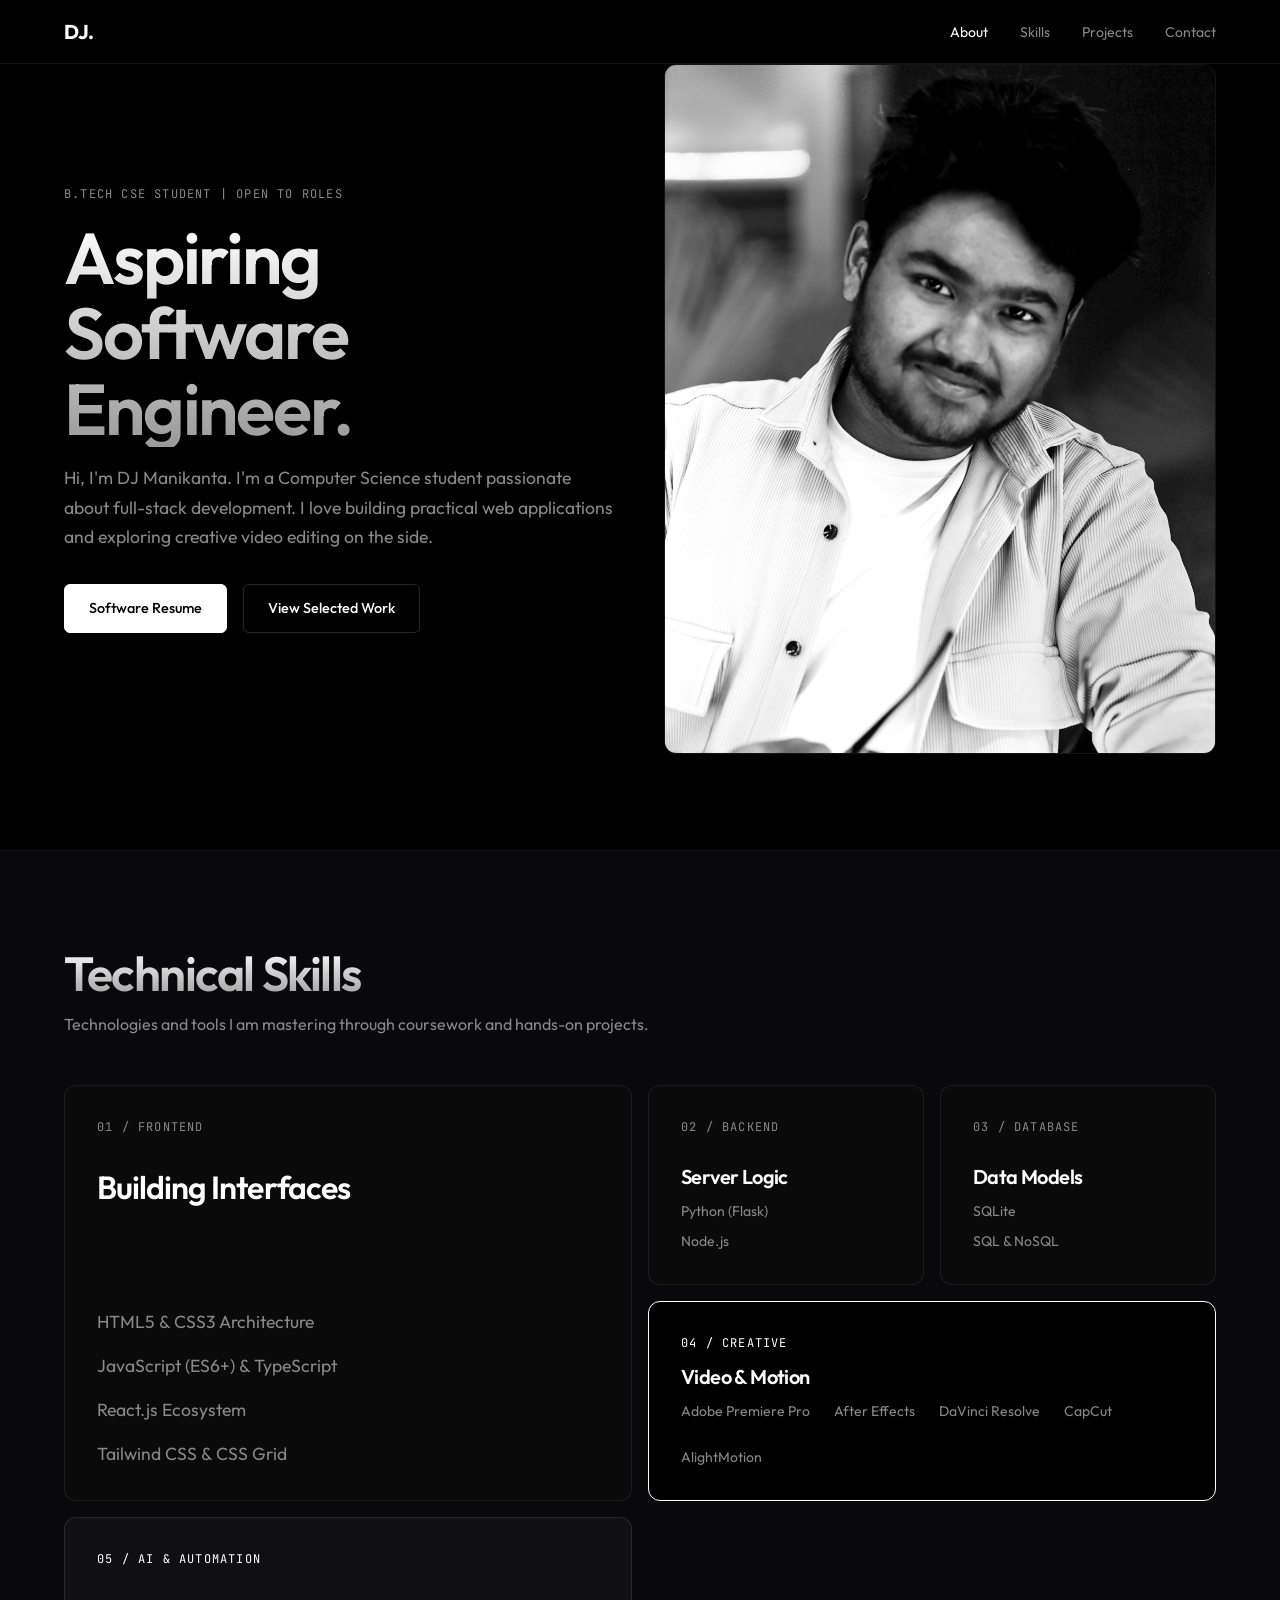
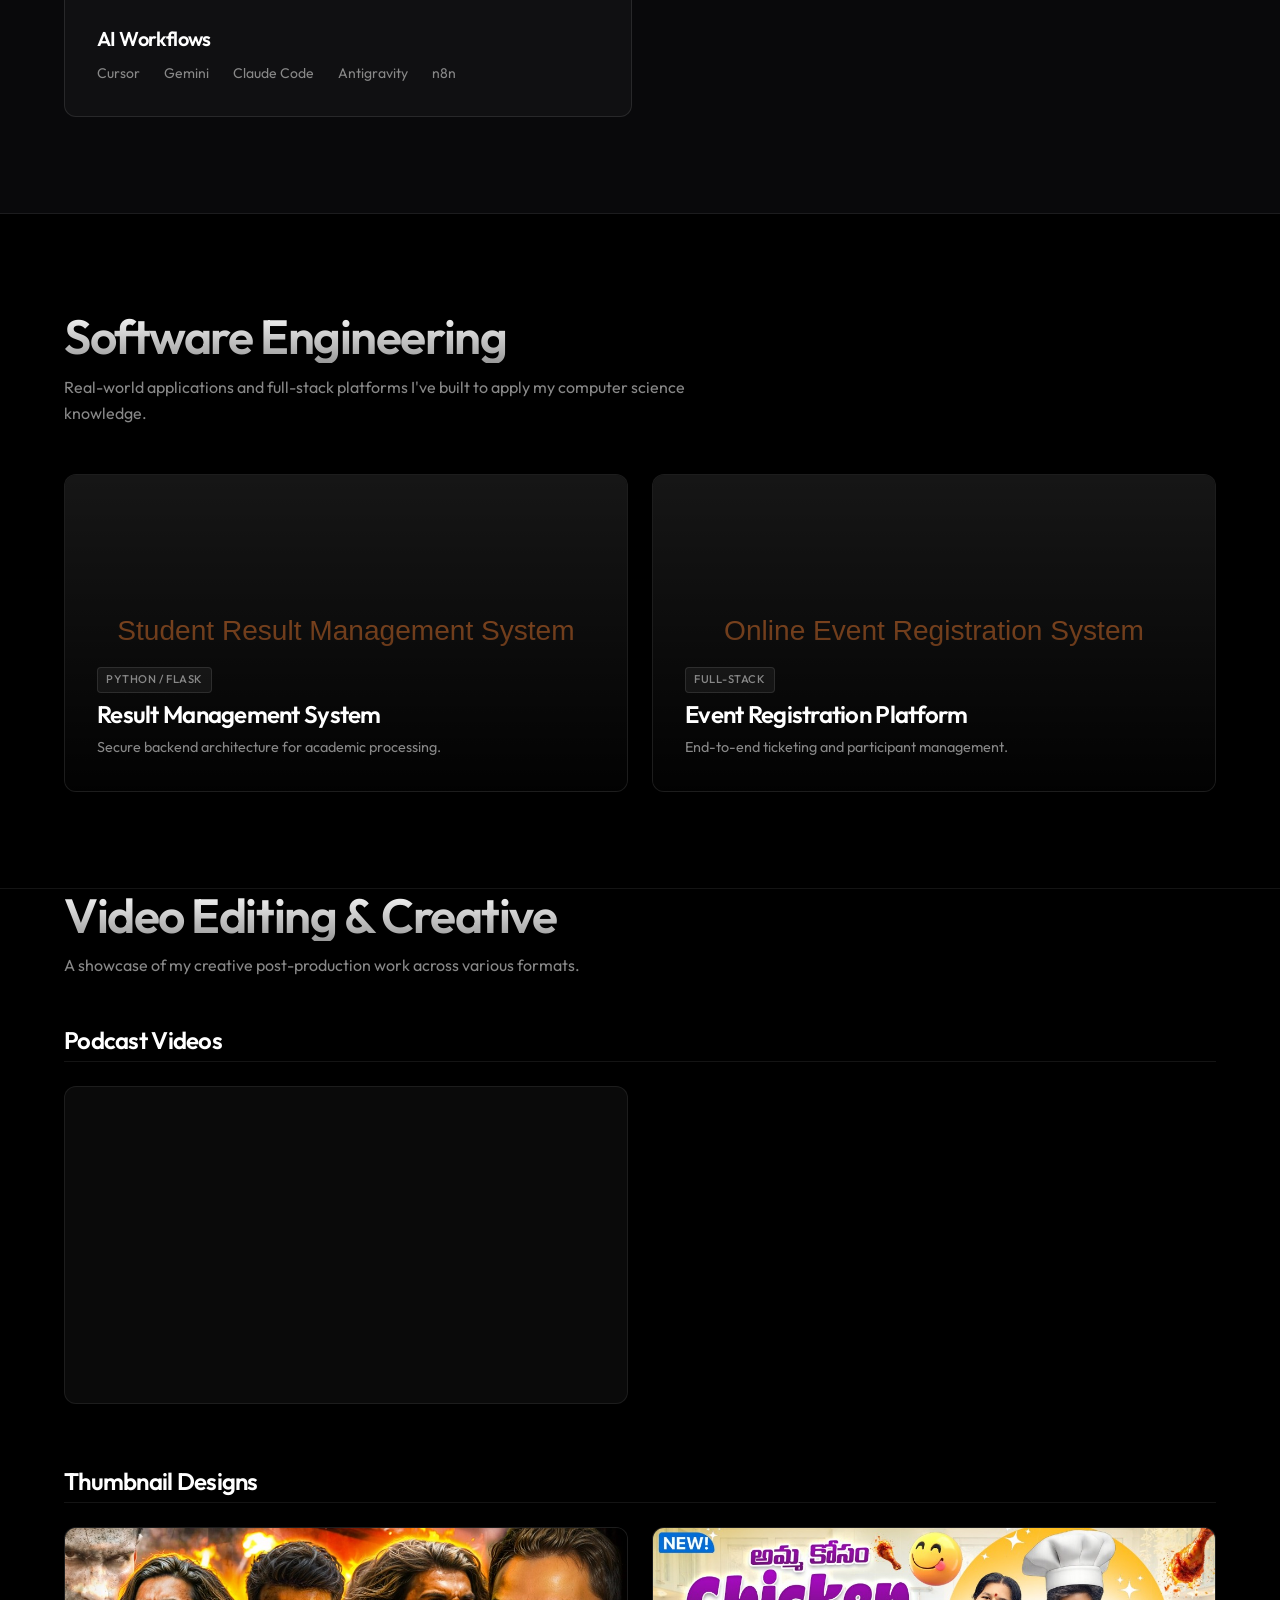
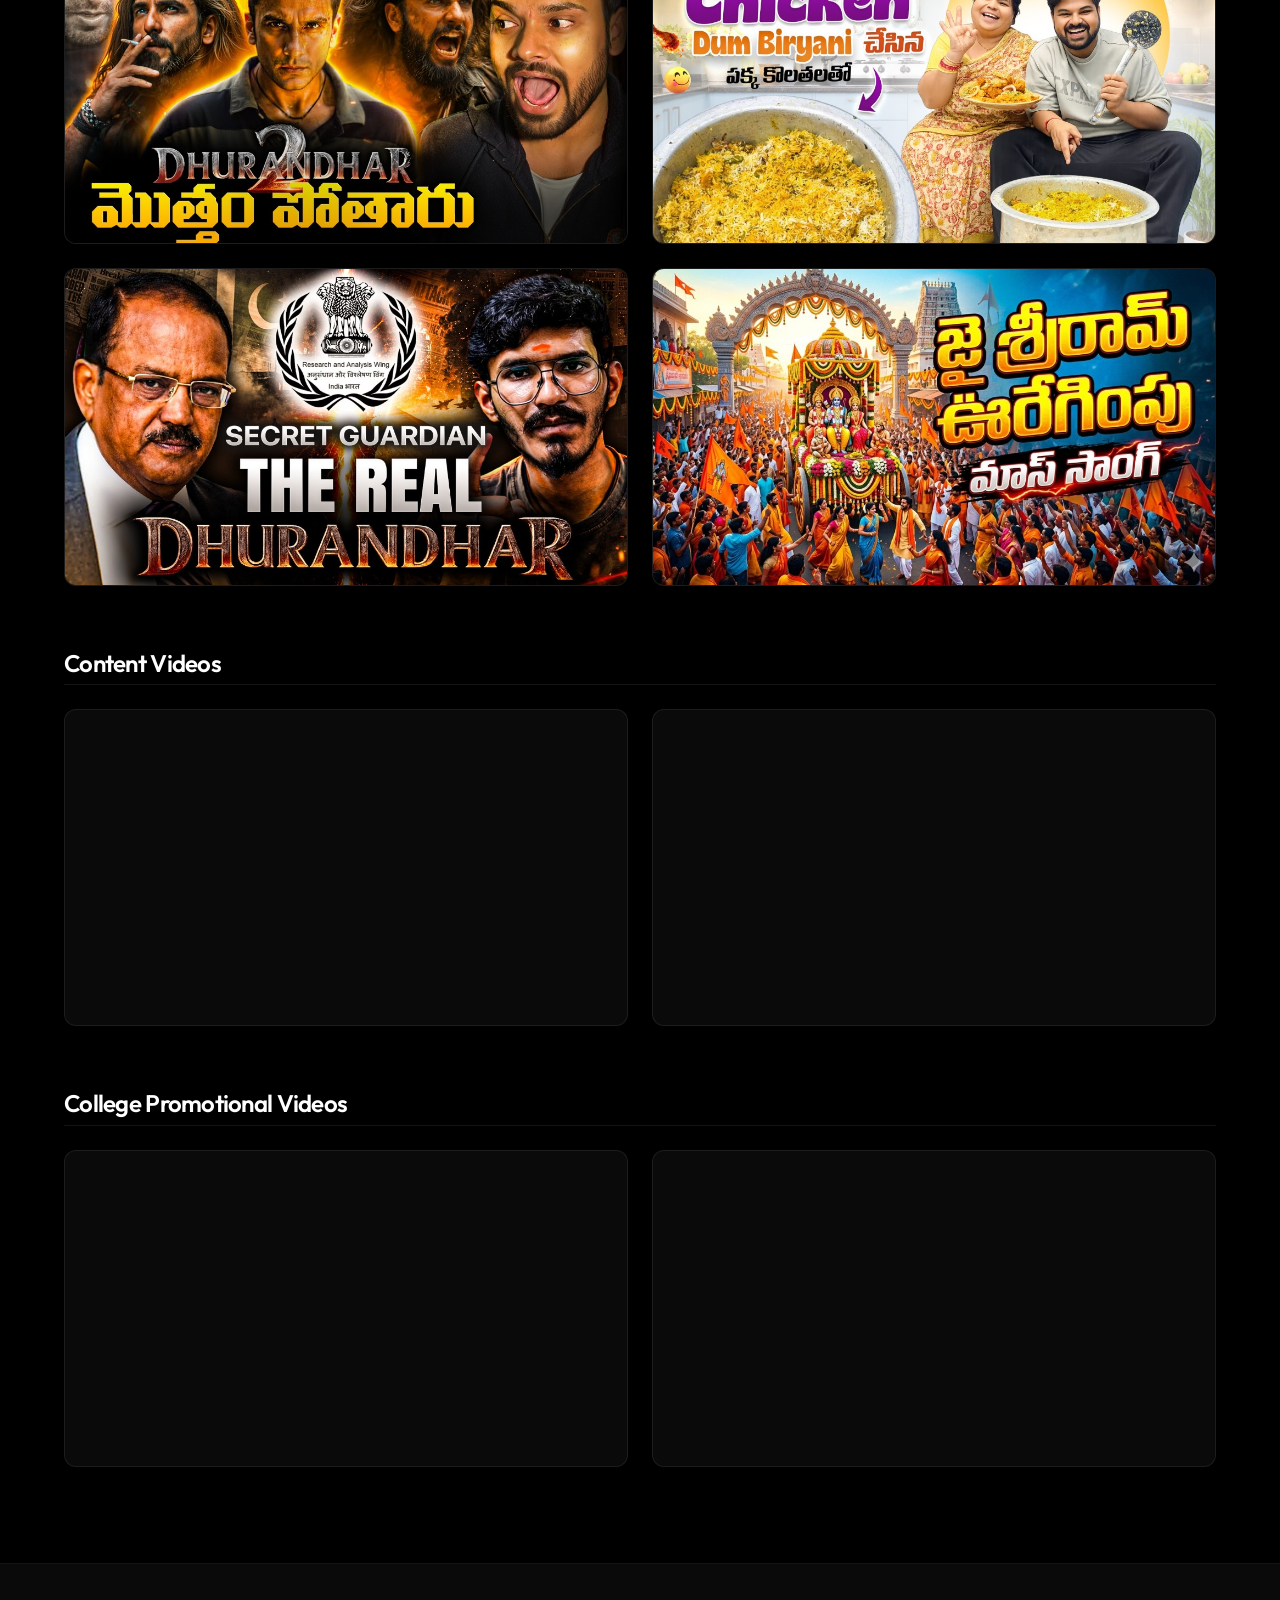
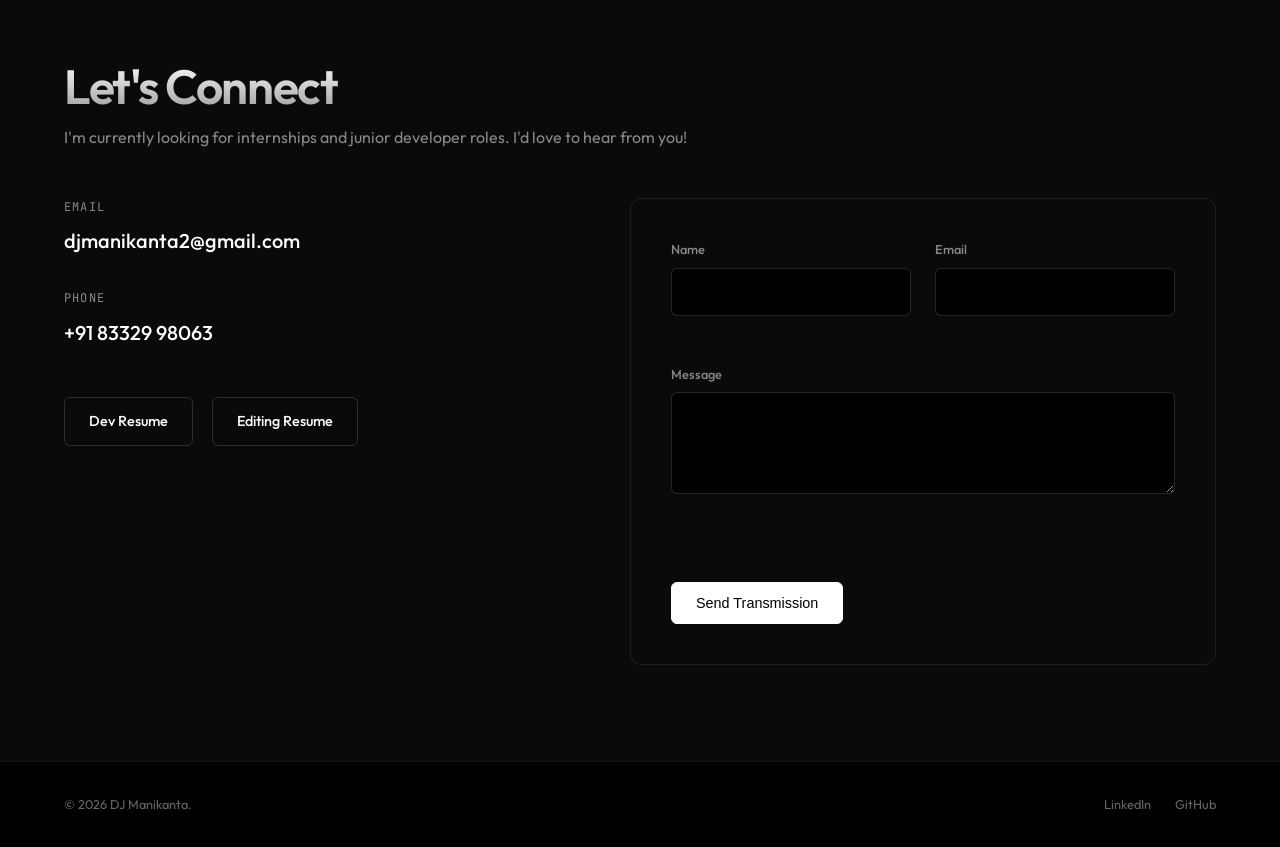
==== PORTFOLIO/index.html @ 78327bbd "feat: add AI and Automation tools to skills section" ====
<!DOCTYPE html>
<html lang="en">
<head>
    <meta charset="UTF-8">
    <meta name="viewport" content="width=device-width, initial-scale=1.0">
    <title>DJ MANIKANTA — B.Tech CSE Student & Software Developer</title>
    
    <!-- Primary Meta Tags -->
    <meta name="title" content="DJ Manikanta — B.Tech CSE Student & Software Developer">
    <meta name="description" content="Portfolio of DJ Manikanta, a Computer Science student passionate about full-stack development, Python, Flask, and creative video editing.">
    <meta name="keywords" content="DJ Manikanta, Full-Stack Developer, Software Engineer, B.Tech CSE Student, Python, Flask, Web Development, Video Editing, Portfolio">
    <meta name="author" content="DJ Manikanta">
    <meta name="robots" content="index, follow">

    <!-- Open Graph / Facebook -->
    <meta property="og:type" content="website">
    <meta property="og:url" content="https://djmanikanta.com/">
    <meta property="og:title" content="DJ Manikanta — Software Developer">
    <meta property="og:description" content="Portfolio of DJ Manikanta, a Computer Science student passionate about full-stack web development and creative video editing.">
    <meta property="og:image" content="assets/images/project-student-result.svg">

    <!-- Twitter -->
    <meta property="twitter:card" content="summary_large_image">
    <meta property="twitter:url" content="https://djmanikanta.com/">
    <meta property="twitter:title" content="DJ Manikanta — Software Developer">
    <meta property="twitter:description" content="Portfolio of DJ Manikanta, a Computer Science student passionate about full-stack web development and creative video editing.">
    <meta property="twitter:image" content="assets/images/project-student-result.svg">

    <link rel="stylesheet" href="css/styles-v2.css">
</head>
<body>
    <!-- Navigation -->
    <nav class="nav">
        <div class="container">
            <div class="nav-logo">DJ.</div>
            <ul class="nav-links">
                <li><a href="#about" class="nav-link">About</a></li>
                <li><a href="#skills" class="nav-link">Skills</a></li>
                <li><a href="#software-work" class="nav-link">Projects</a></li>
                <li><a href="#contact" class="nav-link">Contact</a></li>
            </ul>
        </div>
    </nav>

    <!-- Hero Section (Split Asymmetric) -->
    <section class="hero" id="about">
        <div class="container">
            <div class="hero-content">
                <p class="mono" style="margin-bottom: 1rem;">B.Tech CSE Student | Open to Roles</p>
                <h1 class="hero-title text-gradient">Aspiring Software Engineer.</h1>
                <p class="hero-desc">Hi, I'm DJ Manikanta. I'm a Computer Science student passionate about full-stack development. I love building practical web applications and exploring creative video editing on the side.</p>
                <div class="hero-actions">
                    <a href="assets/Software_Resume.docx" class="btn btn-primary">Software Resume</a>
                    <a href="#software-work" class="btn btn-outline">View Selected Work</a>
                </div>
            </div>
            <div class="hero-visual">
                <!-- Using real profile image -->
                <img src="assets/images/profile.jpg" alt="DJ Manikanta">
            </div>
        </div>
    </section>

    <!-- Skills Section (Bento Grid) -->
    <section id="skills" style="background: #09090b;">
        <div class="container">
            <div class="section-header">
                <h2 class="section-title text-gradient">Technical Skills</h2>
                <p class="section-subtitle">Technologies and tools I am mastering through coursework and hands-on projects.</p>
            </div>
            
            <div class="bento-grid">
                <!-- Large Cell -->
                <div class="bento-cell span-2 span-row-2">
                    <div class="mono" style="margin-bottom: 2rem;">01 / Frontend</div>
                    <h3 class="bento-cell-title" style="font-size: 2rem;">Building Interfaces</h3>
                    <div class="bento-cell-list" style="font-size: 1.1rem; gap: 1rem; margin-top: auto;">
                        <span>HTML5 & CSS3 Architecture</span>
                        <span>JavaScript (ES6+) & TypeScript</span>
                        <span>React.js Ecosystem</span>
                        <span>Tailwind CSS & CSS Grid</span>
                    </div>
                </div>

                <!-- Standard Cell -->
                <div class="bento-cell">
                    <div class="mono" style="margin-bottom: auto;">02 / Backend</div>
                    <h3 class="bento-cell-title">Server Logic</h3>
                    <div class="bento-cell-list">
                        <span>Python (Flask)</span>
                        <span>Node.js</span>
                    </div>
                </div>

                <!-- Standard Cell -->
                <div class="bento-cell">
                    <div class="mono" style="margin-bottom: auto;">03 / Database</div>
                    <h3 class="bento-cell-title">Data Models</h3>
                    <div class="bento-cell-list">
                        <span>SQLite</span>
                        <span>SQL & NoSQL</span>
                    </div>
                </div>

                <!-- Wide Cell -->
                <div class="bento-cell span-2" style="background: var(--bg-base); border-color: var(--accent);">
                    <div class="mono" style="margin-bottom: auto; color: var(--accent);">04 / Creative</div>
                    <h3 class="bento-cell-title">Video & Motion</h3>
                    <div class="bento-cell-list" style="flex-direction: row; flex-wrap: wrap; gap: 1.5rem;">
                        <span>Adobe Premiere Pro</span>
                        <span>After Effects</span>
                        <span>DaVinci Resolve</span>
                        <span>CapCut</span>
                        <span>AlightMotion</span>
                    </div>
                </div>

                <!-- AI & Automation Cell -->
                <div class="bento-cell span-2" style="background: rgba(255,255,255,0.03); border-color: rgba(255,255,255,0.1);">
                    <div class="mono" style="margin-bottom: auto; color: var(--accent);">05 / AI & Automation</div>
                    <h3 class="bento-cell-title">AI Workflows</h3>
                    <div class="bento-cell-list" style="flex-direction: row; flex-wrap: wrap; gap: 1.5rem;">
                        <span>Cursor</span>
                        <span>Gemini</span>
                        <span>Claude Code</span>
                        <span>Antigravity</span>
                        <span>n8n</span>
                    </div>
                </div>
            </div>
        </div>
    </section>

    <!-- Software Projects Section -->
    <section id="software-work">
        <div class="container">
            <div class="section-header">
                <h2 class="section-title text-gradient">Software Engineering</h2>
                <p class="section-subtitle">Real-world applications and full-stack platforms I've built to apply my computer science knowledge.</p>
            </div>
            
            <div class="projects-grid">
                <!-- Project 1 -->
                <div class="project-card" data-project="student-result">
                    <img src="assets/images/project-student-result.svg" alt="Student Result" class="project-img">
                    <div class="project-overlay">
                        <span class="project-tag">Python / Flask</span>
                        <h3 style="font-size: 1.5rem; margin-bottom: 0.5rem;">Result Management System</h3>
                        <p style="color: var(--text-secondary); font-size: 0.9rem;">Secure backend architecture for academic processing.</p>
                    </div>
                </div>
                <!-- Project 2 -->
                <div class="project-card" data-project="event-registration">
                    <img src="assets/images/project-event-registration.svg" alt="Event System" class="project-img">
                    <div class="project-overlay">
                        <span class="project-tag">Full-Stack</span>
                        <h3 style="font-size: 1.5rem; margin-bottom: 0.5rem;">Event Registration Platform</h3>
                        <p style="color: var(--text-secondary); font-size: 0.9rem;">End-to-end ticketing and participant management.</p>
                    </div>
                </div>
            </div>
        </div>
    </section>

    <!-- Video Editing Section -->
    <section id="video-work" style="padding-top: 0;">
        <div class="container">
            <div class="section-header">
                <h2 class="section-title text-gradient">Video Editing & Creative</h2>
                <p class="section-subtitle">A showcase of my creative post-production work across various formats.</p>
            </div>
            
            <!-- Podcast Videos -->
            <div style="margin-bottom: 4rem;">
                <h3 style="font-size: 1.5rem; margin-bottom: 1.5rem; border-bottom: 1px solid var(--border-subtle); padding-bottom: 0.5rem; color: var(--text-primary);">Podcast Videos</h3>
                <div class="projects-grid">
                    <div class="project-card" style="aspect-ratio: 16/9; background: var(--bg-surface); border: 1px solid var(--border-subtle);">
                        <iframe src="https://drive.google.com/file/d/1lKqNSpTpzo5msxOUiqSID8iykHJF6Ahl/preview" allow="autoplay" loading="lazy" title="Podcast Video" style="width: 100%; height: 100%; border: none;"></iframe>
                    </div>
                </div>
            </div>

            <!-- Thumbnail Designs -->
            <div style="margin-bottom: 4rem;">
                <h3 style="font-size: 1.5rem; margin-bottom: 1.5rem; border-bottom: 1px solid var(--border-subtle); padding-bottom: 0.5rem; color: var(--text-primary);">Thumbnail Designs</h3>
                <div class="projects-grid">
                    <div class="project-card" style="aspect-ratio: 16/9; background: var(--bg-surface); border: 1px solid var(--border-subtle);">
                        <img src="assets/images/thumbnail-1.jpg" alt="Thumbnail Design 1" style="width: 100%; height: 100%; object-fit: cover;">
                    </div>
                    <div class="project-card" style="aspect-ratio: 16/9; background: var(--bg-surface); border: 1px solid var(--border-subtle);">
                        <img src="assets/images/thumbnail-2.jpg" alt="Thumbnail Design 2" style="width: 100%; height: 100%; object-fit: cover;">
                    </div>
                    <div class="project-card" style="aspect-ratio: 16/9; background: var(--bg-surface); border: 1px solid var(--border-subtle);">
                        <img src="assets/images/thumbnail-3.jpg" alt="Thumbnail Design 3" style="width: 100%; height: 100%; object-fit: cover;">
                    </div>
                    <div class="project-card" style="aspect-ratio: 16/9; background: var(--bg-surface); border: 1px solid var(--border-subtle);">
                        <img src="assets/images/thumbnail-4.jpg" alt="Thumbnail Design 4" style="width: 100%; height: 100%; object-fit: cover;">
                    </div>
                </div>
            </div>

            <!-- Content Videos -->
            <div style="margin-bottom: 4rem;">
                <h3 style="font-size: 1.5rem; margin-bottom: 1.5rem; border-bottom: 1px solid var(--border-subtle); padding-bottom: 0.5rem; color: var(--text-primary);">Content Videos</h3>
                <div class="projects-grid">
                    <div class="project-card" style="aspect-ratio: 16/9; background: var(--bg-surface); border: 1px solid var(--border-subtle);">
                        <iframe src="https://drive.google.com/file/d/1EKSSeQxWFa9FplaOM9yJ2_CA0nWGQuwS/preview" allow="autoplay" loading="lazy" title="Content Video 1" style="width: 100%; height: 100%; border: none;"></iframe>
                    </div>
                    <div class="project-card" style="aspect-ratio: 16/9; background: var(--bg-surface); border: 1px solid var(--border-subtle);">
                        <iframe src="https://drive.google.com/file/d/1tqptWrOn8yK0BHtll-b_LBahZoB4gSMC/preview" allow="autoplay" loading="lazy" title="Content Video 2" style="width: 100%; height: 100%; border: none;"></iframe>
                    </div>
                </div>
            </div>

            <!-- College Promotional Videos -->
            <div>
                <h3 style="font-size: 1.5rem; margin-bottom: 1.5rem; border-bottom: 1px solid var(--border-subtle); padding-bottom: 0.5rem; color: var(--text-primary);">College Promotional Videos</h3>
                <div class="projects-grid">
                    <div class="project-card" style="aspect-ratio: 16/9; background: var(--bg-surface); border: 1px solid var(--border-subtle);">
                        <iframe src="https://drive.google.com/file/d/1PbG_6zHveu7rEGHPqmPtmMB2ZbXcK59V/preview" allow="autoplay" loading="lazy" title="College Promotional Video 1" style="width: 100%; height: 100%; border: none;"></iframe>
                    </div>
                    <div class="project-card" style="aspect-ratio: 16/9; background: var(--bg-surface); border: 1px solid var(--border-subtle);">
                        <iframe src="https://drive.google.com/file/d/1XgvkOjZ_V_VBqLgmcsbHSGZuZdw_wQbe/preview" allow="autoplay" loading="lazy" title="College Promotional Video 2" style="width: 100%; height: 100%; border: none;"></iframe>
                    </div>
                </div>
            </div>
        </div>
    </section>

    <!-- Contact Section -->
    <section id="contact" style="background: var(--bg-surface);">
        <div class="container">
            <div class="section-header">
                <h2 class="section-title text-gradient">Let's Connect</h2>
                <p class="section-subtitle">I'm currently looking for internships and junior developer roles. I'd love to hear from you!</p>
            </div>
            
            <div class="contact-grid">
                <div>
                    <div class="contact-info-block">
                        <div class="mono" style="margin-bottom: 0.5rem;">Email</div>
                        <div class="contact-info-title">djmanikanta2@gmail.com</div>
                    </div>
                    <div class="contact-info-block">
                        <div class="mono" style="margin-bottom: 0.5rem;">Phone</div>
                        <div class="contact-info-title">+91 83329 98063</div>
                    </div>
                    <div class="contact-info-block" style="margin-top: 3rem;">
                        <a href="assets/Software_Resume.docx" class="btn btn-outline" style="margin-right: 1rem;">Dev Resume</a>
                        <a href="assets/Editing_Resume.docx" class="btn btn-outline">Editing Resume</a>
                    </div>
                </div>
                
                <div>
                    <!-- Form connects to the Flask API via js/main.js -->
                    <form class="contact-form" id="contact-form">
                        <div style="display: grid; grid-template-columns: 1fr 1fr; gap: 1.5rem;">
                            <div class="form-group">
                                <label class="form-label" for="name">Name</label>
                                <input class="form-input" id="name" name="name" type="text" required>
                            </div>
                            <div class="form-group">
                                <label class="form-label" for="email">Email</label>
                                <input class="form-input" id="email" name="email" type="email" required>
                            </div>
                        </div>
                        <div class="form-group" style="margin-top: 1.5rem;">
                            <label class="form-label" for="message">Message</label>
                            <textarea class="form-textarea" id="message" name="message" rows="4" required></textarea>
                        </div>
                        
                        <div id="form-messages" style="margin-top: 1rem;"></div>

                        <button class="btn btn-primary" type="submit" style="margin-top: 1.5rem; width: fit-content;">Send Transmission</button>
                    </form>
                </div>
            </div>
        </div>
    </section>

    <footer class="footer">
        <div class="container">
            <div>© 2026 DJ Manikanta.</div>
            <div style="display: flex; gap: 1.5rem;">
                <a href="https://linkedin.com/in/dj-manikanta-2723a1325" target="_blank">LinkedIn</a>
                <a href="https://github.com/djmanikanta2007" target="_blank">GitHub</a>
            </div>
        </div>
    </footer>

    <!-- Modal Backdrop -->
    <div class="modal-backdrop">
        <div class="modal-content">
            <button class="modal-close">✕</button>
            <img class="modal-image" src="" alt="Project Image">
            <div class="modal-category mono" style="margin-bottom: 0.5rem; color: var(--text-secondary);"></div>
            <h3 class="modal-title" style="font-size: 1.5rem; margin-bottom: 1rem;"></h3>
            <p class="modal-description" style="color: var(--text-secondary); margin-bottom: 1.5rem;"></p>
            <ul class="modal-features" style="margin-bottom: 1.5rem; display: flex; flex-direction: column; gap: 0.5rem; list-style-type: disc; padding-left: 1.5rem; color: var(--text-secondary);"></ul>
            <div class="modal-tags" style="display: flex; gap: 0.5rem; flex-wrap: wrap; margin-bottom: 1.5rem;"></div>
            <div class="modal-links" style="display: flex; gap: 1rem;"></div>
        </div>
    </div>

    <!-- Scripts -->
    <script src="js/main.js"></script>
</body>
</html>
---- PORTFOLIO/css/styles-v2.css ----
@import url('https://fonts.googleapis.com/css2?family=Outfit:wght@300;400;500;600;700;800&display=swap');
@import url('https://fonts.googleapis.com/css2?family=JetBrains+Mono:wght@400;500&display=swap');

:root {
  /* Linear / Vercel Aesthetic */
  --bg-base: #000000;
  --bg-surface: #0a0a0a;
  --bg-surface-hover: #141414;
  
  --text-primary: #ffffff;
  --text-secondary: #888888;
  --text-muted: #666666;
  
  --border-subtle: rgba(255, 255, 255, 0.08);
  --border-strong: rgba(255, 255, 255, 0.15);
  --border-focus: rgba(255, 255, 255, 0.4);

  /* Typography */
  --font-sans: 'Outfit', -apple-system, sans-serif;
  --font-mono: 'JetBrains Mono', monospace;

  --radius-sm: 6px;
  --radius-md: 12px;
  --radius-lg: 20px;

  --space-container: min(90vw, 1200px);
}

/* ── BASE ──────────────────────────────────────────── */
* {
  box-sizing: border-box;
  margin: 0;
  padding: 0;
}

html {
  scroll-behavior: smooth;
  background: var(--bg-base);
  color: var(--text-primary);
  font-family: var(--font-sans);
  -webkit-font-smoothing: antialiased;
  -moz-osx-font-smoothing: grayscale;
}

body {
  overflow-x: hidden;
  line-height: 1.6;
}

a { color: inherit; text-decoration: none; transition: color 0.2s ease; }
ul { list-style: none; }
img, video { max-width: 100%; display: block; }
.container { width: var(--space-container); margin: 0 auto; }

/* ── TYPOGRAPHY ────────────────────────────────────── */
h1, h2, h3, h4 {
  font-weight: 600;
  line-height: 1.1;
  letter-spacing: -0.03em;
}

.text-gradient {
  background: linear-gradient(180deg, #ffffff 0%, rgba(255, 255, 255, 0.6) 100%);
  -webkit-background-clip: text;
  -webkit-text-fill-color: transparent;
}

.mono {
  font-family: var(--font-mono);
  text-transform: uppercase;
  letter-spacing: 0.1em;
  font-size: 0.75rem;
  color: var(--text-secondary);
}

/* ── BUTTONS ───────────────────────────────────────── */
.btn {
  display: inline-flex;
  align-items: center;
  justify-content: center;
  padding: 0.75rem 1.5rem;
  font-size: 0.9rem;
  font-weight: 500;
  border-radius: var(--radius-sm);
  transition: all 0.2s ease;
  cursor: pointer;
}

.btn-primary {
  background: #ffffff;
  color: #000000;
  border: 1px solid #ffffff;
}

.btn-primary:hover {
  background: rgba(255, 255, 255, 0.9);
  transform: translateY(-1px);
}

.btn-outline {
  background: transparent;
  color: var(--text-primary);
  border: 1px solid var(--border-strong);
}

.btn-outline:hover {
  background: rgba(255, 255, 255, 0.05);
  border-color: var(--border-focus);
}

/* ── NAVIGATION ────────────────────────────────────── */
.nav {
  position: fixed;
  top: 0; width: 100%; height: 64px;
  background: rgba(0, 0, 0, 0.8);
  backdrop-filter: saturate(180%) blur(20px);
  border-bottom: 1px solid var(--border-subtle);
  z-index: 1000;
  display: flex; align-items: center;
}

.nav .container { display: flex; justify-content: space-between; align-items: center; }
.nav-logo { font-weight: 700; font-size: 1.25rem; letter-spacing: -0.05em; color: var(--text-primary); }
.nav-links { display: flex; gap: 2rem; }
.nav-link { font-size: 0.875rem; color: var(--text-secondary); transition: color 0.2s ease; }
.nav-link:hover, .nav-link.active { color: var(--text-primary); }

/* ── SECTIONS ──────────────────────────────────────── */
section { padding: 6rem 0; position: relative; z-index: 1; border-bottom: 1px solid var(--border-subtle); }
section:last-of-type { border-bottom: none; }
.section-header { margin-bottom: 3rem; text-align: left; }
.section-title { font-size: clamp(2rem, 4vw, 3rem); margin-bottom: 0.75rem; }
.section-subtitle { color: var(--text-secondary); font-size: 1rem; max-width: 60ch; }

/* ── HERO ──────────────────────────────────────────── */
.hero { min-height: 90vh; display: flex; align-items: center; padding-top: 64px; }
.hero .container { display: grid; grid-template-columns: 1fr 1fr; gap: 3rem; align-items: center; }

.hero-content { max-width: 550px; }
.hero-title { font-size: clamp(3rem, 6vw, 4.5rem); margin-bottom: 1rem; line-height: 1.05; }
.hero-desc { font-size: 1.1rem; color: var(--text-secondary); margin-bottom: 2rem; line-height: 1.7; }
.hero-actions { display: flex; gap: 1rem; }

.hero-visual {
  position: relative;
  aspect-ratio: 4/5;
  border-radius: var(--radius-md);
  overflow: hidden;
  border: 1px solid var(--border-subtle);
}

.hero-visual img {
  width: 100%; height: 100%; object-fit: cover; object-position: center top;
  filter: grayscale(100%); transition: filter 0.5s ease;
}

.hero-visual:hover img { filter: grayscale(0%); }

/* ── BENTO GRID ────────────────────────────────────── */
.bento-grid {
  display: grid;
  grid-template-columns: repeat(4, 1fr);
  grid-auto-rows: 200px;
  gap: 1rem;
}

.bento-cell {
  background: var(--bg-surface);
  border: 1px solid var(--border-subtle);
  border-radius: var(--radius-md);
  padding: 2rem;
  display: flex;
  flex-direction: column;
  transition: all 0.2s ease;
  position: relative;
}

/* Linear-style top highlight */
.bento-cell::after {
  content: ''; position: absolute; top: 0; left: 0; width: 100%; height: 1px;
  background: linear-gradient(90deg, transparent, rgba(255,255,255,0.2), transparent);
  opacity: 0; transition: opacity 0.3s ease;
}

.bento-cell:hover {
  background: var(--bg-surface-hover);
  border-color: var(--border-strong);
}
.bento-cell:hover::after { opacity: 1; }

.bento-cell-title { font-size: 1.25rem; margin-bottom: 0.75rem; color: var(--text-primary); }
.bento-cell-list { display: flex; flex-direction: column; gap: 0.5rem; color: var(--text-secondary); font-size: 0.875rem; }

.span-2 { grid-column: span 2; }
.span-row-2 { grid-row: span 2; }

/* ── PROJECTS GRID ─────────────────────────────────── */
.projects-grid {
  display: grid; grid-template-columns: repeat(2, 1fr); gap: 1.5rem;
}

.project-card {
  position: relative;
  aspect-ratio: 16/9;
  border-radius: var(--radius-md);
  overflow: hidden;
  border: 1px solid var(--border-subtle);
  background: var(--bg-surface);
  transition: all 0.3s ease;
}

.project-card:hover {
  border-color: var(--border-focus);
}

.project-img {
  width: 100%; height: 100%; object-fit: cover;
  transition: transform 0.5s ease;
  opacity: 0.8;
}

.project-card:hover .project-img { transform: scale(1.02); opacity: 1; }

.project-overlay {
  position: absolute; inset: 0;
  background: linear-gradient(to top, rgba(0,0,0,0.9) 0%, transparent 100%);
  padding: 2rem;
  display: flex; flex-direction: column; justify-content: flex-end;
  pointer-events: none;
}

.project-tag {
  align-self: flex-start;
  padding: 0.2rem 0.5rem;
  background: rgba(255, 255, 255, 0.05);
  border: 1px solid rgba(255, 255, 255, 0.1);
  color: var(--text-secondary);
  font-size: 0.7rem; font-weight: 500; text-transform: uppercase; letter-spacing: 0.05em;
  border-radius: 4px; margin-bottom: 0.5rem;
}

/* ── CONTACT FORM ──────────────────────────────────── */
.contact-grid { display: grid; grid-template-columns: 1fr 1fr; gap: 4rem; }

.contact-form {
  background: var(--bg-surface);
  border: 1px solid var(--border-subtle);
  border-radius: var(--radius-md);
  padding: 2.5rem;
  display: flex; flex-direction: column; gap: 1.5rem;
}

.form-group { display: flex; flex-direction: column; gap: 0.5rem; }
.form-label { font-size: 0.8rem; color: var(--text-secondary); font-weight: 500; }
.form-input, .form-textarea {
  background: #000;
  border: 1px solid var(--border-strong);
  padding: 0.875rem 1rem;
  border-radius: var(--radius-sm);
  color: var(--text-primary);
  font-family: inherit; font-size: 0.9rem;
  outline: none; transition: all 0.2s ease;
}

.form-input:focus, .form-textarea:focus {
  border-color: var(--border-focus);
}

.contact-info-block { margin-bottom: 2rem; }
.contact-info-title { font-size: 1.25rem; margin-bottom: 0.25rem; font-weight: 500; color: var(--text-primary); }
.contact-info-block p { color: var(--text-secondary); font-size: 0.9rem; }

/* ── MODAL ─────────────────────────────────────────── */
.modal-backdrop {
  position: fixed; inset: 0;
  background: rgba(0, 0, 0, 0.9);
  backdrop-filter: blur(5px);
  z-index: 2000;
  display: flex; align-items: center; justify-content: center;
  opacity: 0; pointer-events: none; transition: opacity 0.3s ease;
}

.modal-backdrop.active { opacity: 1; pointer-events: all; }

.modal-content {
  background: var(--bg-surface);
  border: 1px solid var(--border-subtle);
  border-radius: var(--radius-md);
  padding: 2.5rem; max-width: 600px; width: 90%; max-height: 90vh; overflow-y: auto;
  position: relative; transform: translateY(20px) scale(0.98); transition: all 0.3s ease;
}

.modal-backdrop.active .modal-content { transform: translateY(0) scale(1); }

.modal-close {
  position: absolute; top: 1rem; right: 1rem;
  background: transparent; border: 1px solid var(--border-subtle); color: var(--text-primary);
  width: 32px; height: 32px; border-radius: 50%; font-size: 1rem;
  cursor: pointer; transition: all 0.2s ease;
  display: flex; align-items: center; justify-content: center;
}

.modal-close:hover { background: rgba(255,255,255,0.1); border-color: var(--text-primary); }

.modal-image { width: 100%; border-radius: var(--radius-sm); margin-bottom: 1.5rem; border: 1px solid var(--border-subtle); }
.modal-tag { padding: 0.2rem 0.5rem; background: rgba(255,255,255,0.05); font-size: 0.75rem; border-radius: 4px; border: 1px solid rgba(255,255,255,0.1); }

/* ── FORM MESSAGES ─────────────────────────────────── */
.form-message { padding: 0.875rem; border-radius: var(--radius-sm); font-size: 0.875rem; margin-top: 1rem; transition: opacity 0.3s ease; }
.form-message--success { background: rgba(16, 185, 129, 0.1); border: 1px solid rgba(16, 185, 129, 0.2); color: #10b981; }
.form-message--error { background: rgba(239, 68, 68, 0.1); border: 1px solid rgba(239, 68, 68, 0.2); color: #ef4444; }
.fade-out { opacity: 0; }

/* ── FOOTER ────────────────────────────────────────── */
.footer { padding: 2rem 0; border-top: 1px solid var(--border-subtle); }
.footer .container { display: flex; justify-content: space-between; align-items: center; color: var(--text-muted); font-size: 0.8rem; }

/* ── RESPONSIVE ────────────────────────────────────── */
@media (max-width: 1024px) {
  .bento-grid { grid-template-columns: repeat(2, 1fr); }
  .hero-title { font-size: clamp(2.5rem, 5vw, 3.5rem); }
}

@media (max-width: 768px) {
  .hero .container { grid-template-columns: 1fr; text-align: left; gap: 2rem; }
  .hero-visual { aspect-ratio: 1/1; }
  
  .projects-grid { grid-template-columns: 1fr; }
  .contact-grid { grid-template-columns: 1fr; }
  
  .nav-links { display: none; }
  
  .span-2, .span-row-2 { grid-column: span 1; grid-row: span 1; }
  .bento-grid { grid-template-columns: 1fr; grid-auto-rows: auto; }
}
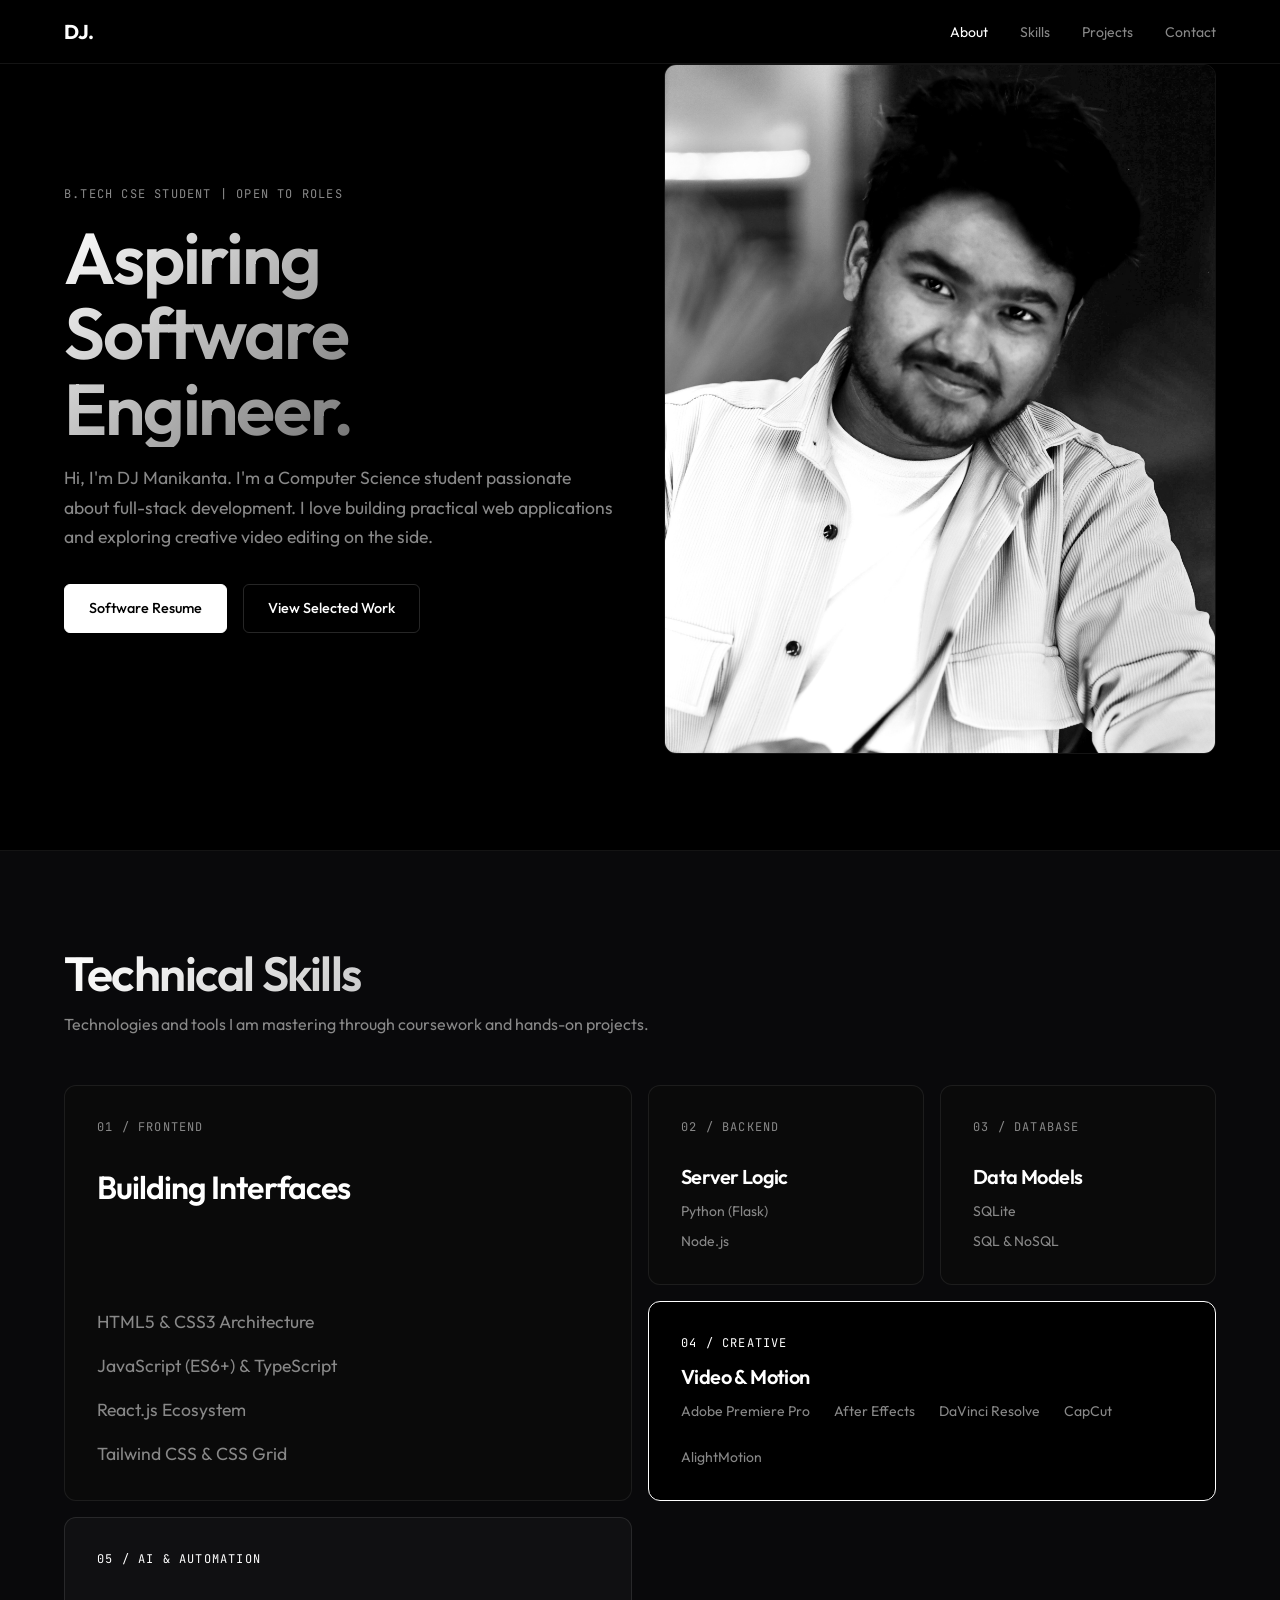
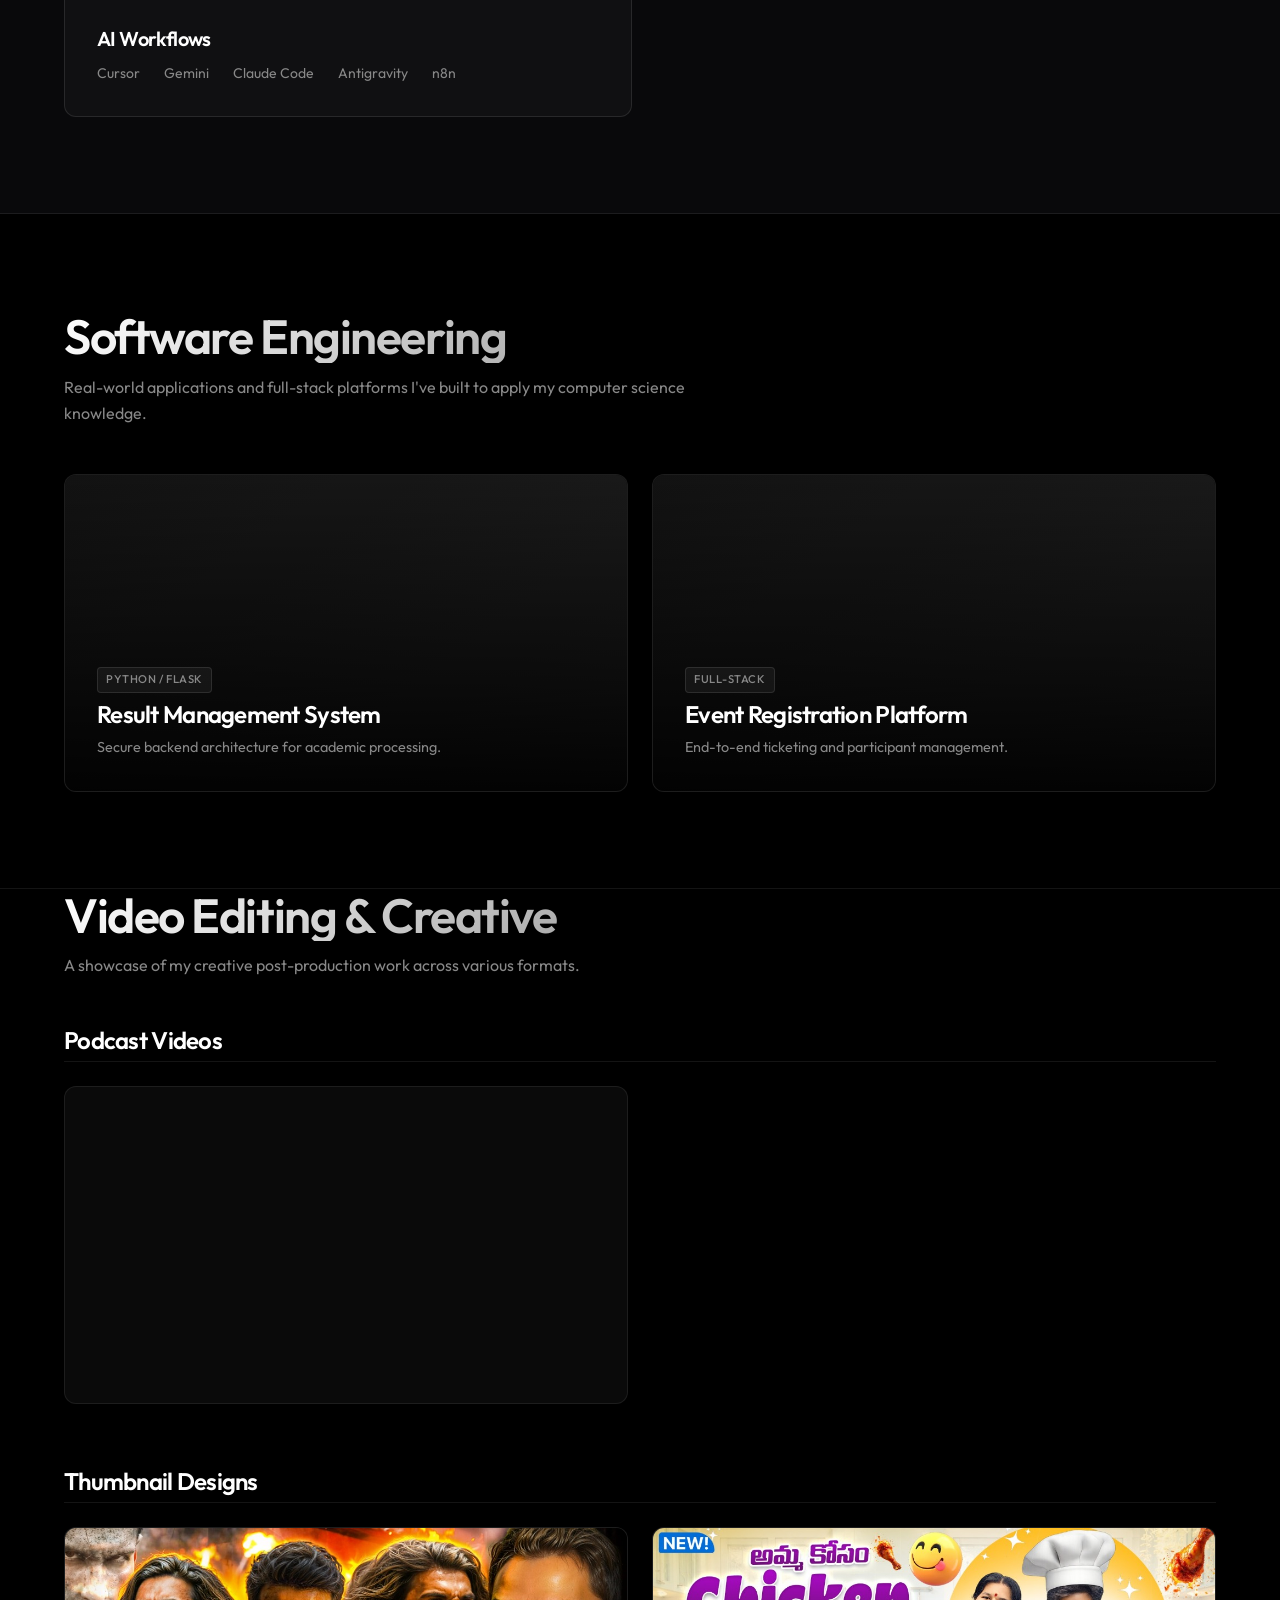
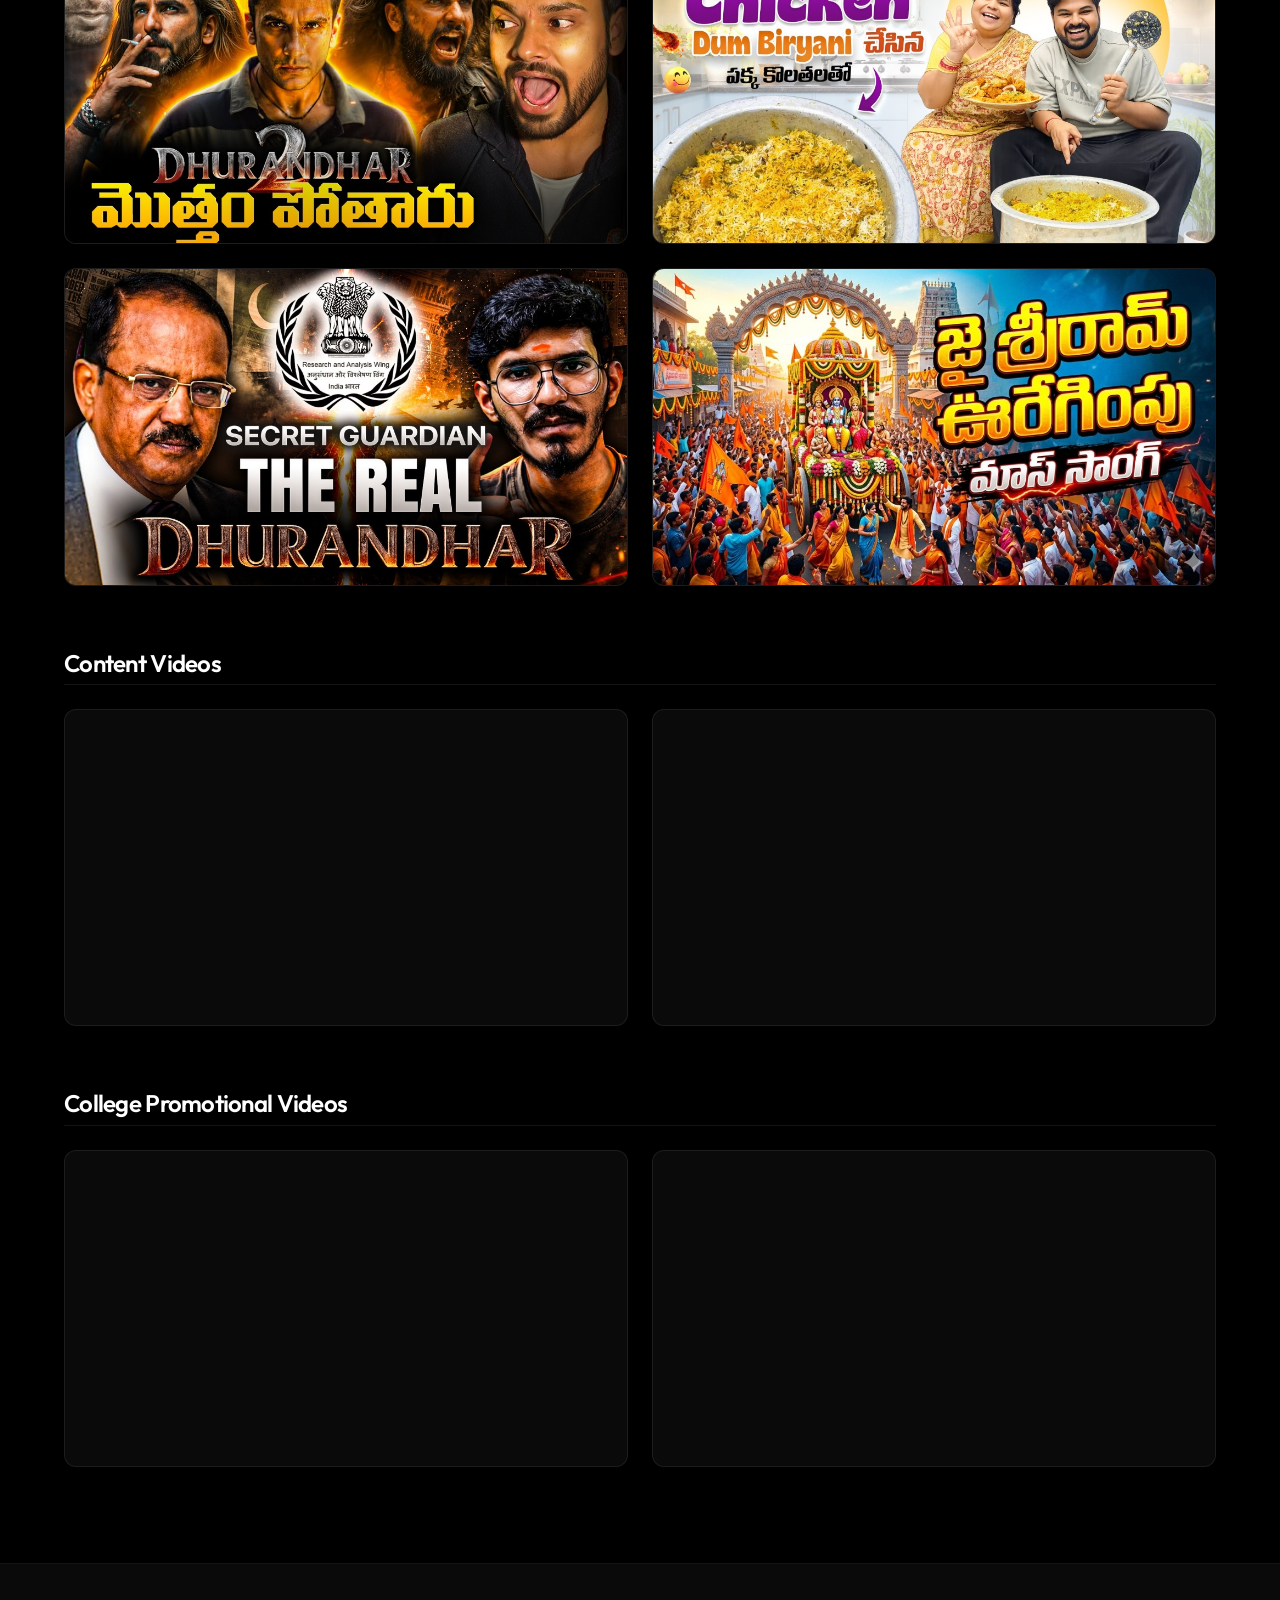
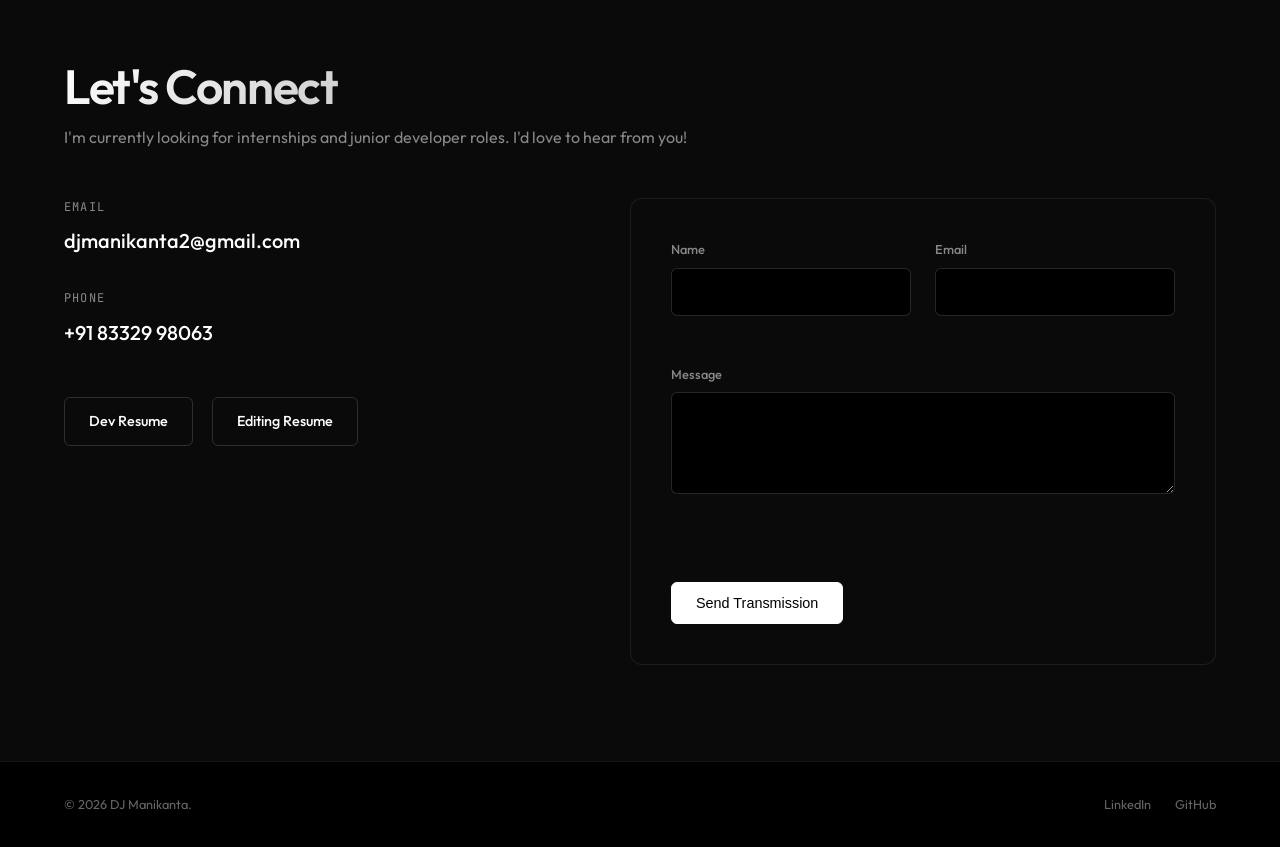
==== commit 12987afd: "feat: add premium finishing touches (favicon, preloader, cursor glow)" ====
--- a/PORTFOLIO/index.html
+++ b/PORTFOLIO/index.html
@@ -26,9 +26,23 @@
     <meta property="twitter:description" content="Portfolio of DJ Manikanta, a Computer Science student passionate about full-stack web development and creative video editing.">
     <meta property="twitter:image" content="assets/images/project-student-result.svg">
 
+    <!-- Custom Dynamic Favicon -->
+    <link rel="icon" href="data:image/svg+xml,<svg xmlns='http://www.w3.org/2000/svg' viewBox='0 0 100 100'><rect width='100' height='100' rx='20' fill='%23111'/><text x='50' y='55' font-family='Arial, sans-serif' font-size='45' font-weight='bold' fill='%23fff' text-anchor='middle' dominant-baseline='middle'>DJ.</text></svg>">
+
     <link rel="stylesheet" href="css/styles-v2.css">
 </head>
 <body>
+    
+    <!-- Cinematic Preloader -->
+    <div id="preloader">
+        <div class="preloader-content">
+            <span class="preloader-text">DJ.</span>
+        </div>
+    </div>
+
+    <!-- Interactive Cursor Glow -->
+    <div id="cursor-glow"></div>
+
     <!-- Navigation -->
     <nav class="nav">
         <div class="container">
--- a/PORTFOLIO/css/styles-v2.css
+++ b/PORTFOLIO/css/styles-v2.css
@@ -24,6 +24,21 @@
   --radius-lg: 20px;
 
   --space-container: min(90vw, 1200px);
+}
+
+/* ── CUSTOM SCROLLBAR ──────────────────────────────── */
+::-webkit-scrollbar {
+  width: 8px;
+}
+::-webkit-scrollbar-track {
+  background: var(--bg-base);
+}
+::-webkit-scrollbar-thumb {
+  background: var(--border-strong);
+  border-radius: 10px;
+}
+::-webkit-scrollbar-thumb:hover {
+  background: var(--border-focus);
 }
 
 /* ── BASE ──────────────────────────────────────────── */
@@ -59,10 +74,18 @@
   letter-spacing: -0.03em;
 }
 
+@keyframes gradientShift {
+  0% { background-position: 0% 50%; }
+  50% { background-position: 100% 50%; }
+  100% { background-position: 0% 50%; }
+}
+
 .text-gradient {
-  background: linear-gradient(180deg, #ffffff 0%, rgba(255, 255, 255, 0.6) 100%);
+  background: linear-gradient(135deg, #ffffff 0%, rgba(255, 255, 255, 0.3) 50%, #ffffff 100%);
+  background-size: 200% auto;
   -webkit-background-clip: text;
   -webkit-text-fill-color: transparent;
+  animation: gradientShift 5s ease infinite;
 }
 
 .mono {
@@ -94,7 +117,8 @@
 
 .btn-primary:hover {
   background: rgba(255, 255, 255, 0.9);
-  transform: translateY(-1px);
+  transform: translateY(-3px) scale(1.02);
+  box-shadow: 0 4px 20px rgba(255, 255, 255, 0.2);
 }
 
 .btn-outline {
@@ -184,7 +208,10 @@
 
 .bento-cell:hover {
   background: var(--bg-surface-hover);
-  border-color: var(--border-strong);
+  border-color: var(--border-focus);
+  transform: translateY(-5px);
+  box-shadow: 0 15px 35px rgba(0,0,0,0.5), 0 0 20px rgba(255,255,255,0.03);
+  z-index: 2;
 }
 .bento-cell:hover::after { opacity: 1; }
 
@@ -211,6 +238,9 @@
 
 .project-card:hover {
   border-color: var(--border-focus);
+  transform: translateY(-5px);
+  box-shadow: 0 15px 35px rgba(0,0,0,0.5), 0 0 20px rgba(255,255,255,0.03);
+  z-index: 2;
 }
 
 .project-img {
@@ -219,7 +249,7 @@
   opacity: 0.8;
 }
 
-.project-card:hover .project-img { transform: scale(1.02); opacity: 1; }
+.project-card:hover .project-img { transform: scale(1.05); opacity: 1; filter: brightness(1.1); }
 
 .project-overlay {
   position: absolute; inset: 0;
@@ -315,6 +345,31 @@
 .footer { padding: 2rem 0; border-top: 1px solid var(--border-subtle); }
 .footer .container { display: flex; justify-content: space-between; align-items: center; color: var(--text-muted); font-size: 0.8rem; }
 
+/* ── FINISHING TOUCHES (PRELOADER & CURSOR) ────────── */
+#preloader {
+  position: fixed; inset: 0; background: var(--bg-base); z-index: 9999;
+  display: flex; align-items: center; justify-content: center;
+  transition: opacity 0.8s ease, visibility 0.8s ease;
+}
+.preloader-content {
+  opacity: 0; transform: translateY(20px);
+  animation: preloaderIn 1s cubic-bezier(0.19, 1, 0.22, 1) forwards;
+}
+.preloader-text {
+  font-family: var(--font-sans); font-size: 3rem; font-weight: 700; color: #fff;
+  letter-spacing: -0.05em; text-shadow: 0 0 20px rgba(255,255,255,0.3);
+}
+@keyframes preloaderIn {
+  to { opacity: 1; transform: translateY(0); }
+}
+
+#cursor-glow {
+  position: fixed; top: 0; left: 0; width: 600px; height: 600px;
+  background: radial-gradient(circle, rgba(255,255,255,0.04) 0%, transparent 60%);
+  border-radius: 50%; pointer-events: none; z-index: 10;
+  transform: translate(-50%, -50%); opacity: 0; transition: opacity 0.5s ease;
+}
+
 /* ── RESPONSIVE ────────────────────────────────────── */
 @media (max-width: 1024px) {
   .bento-grid { grid-template-columns: repeat(2, 1fr); }
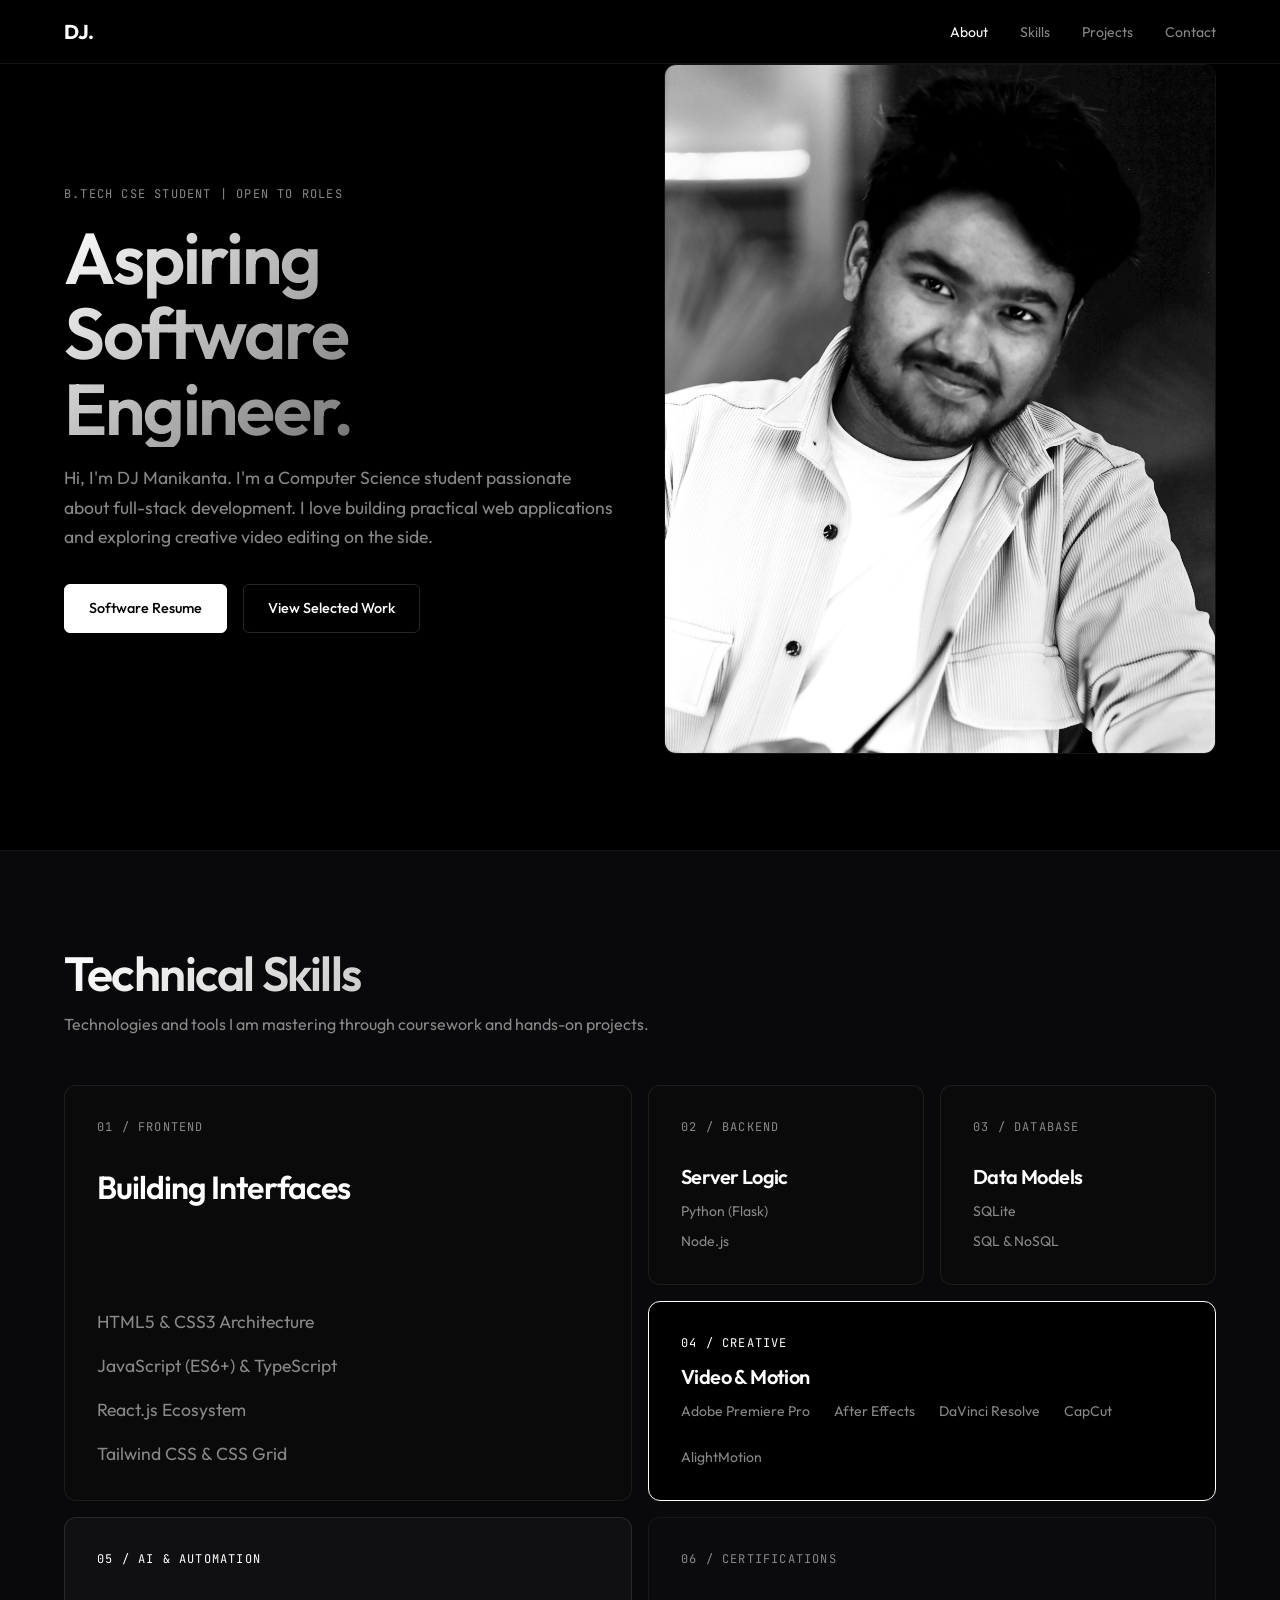
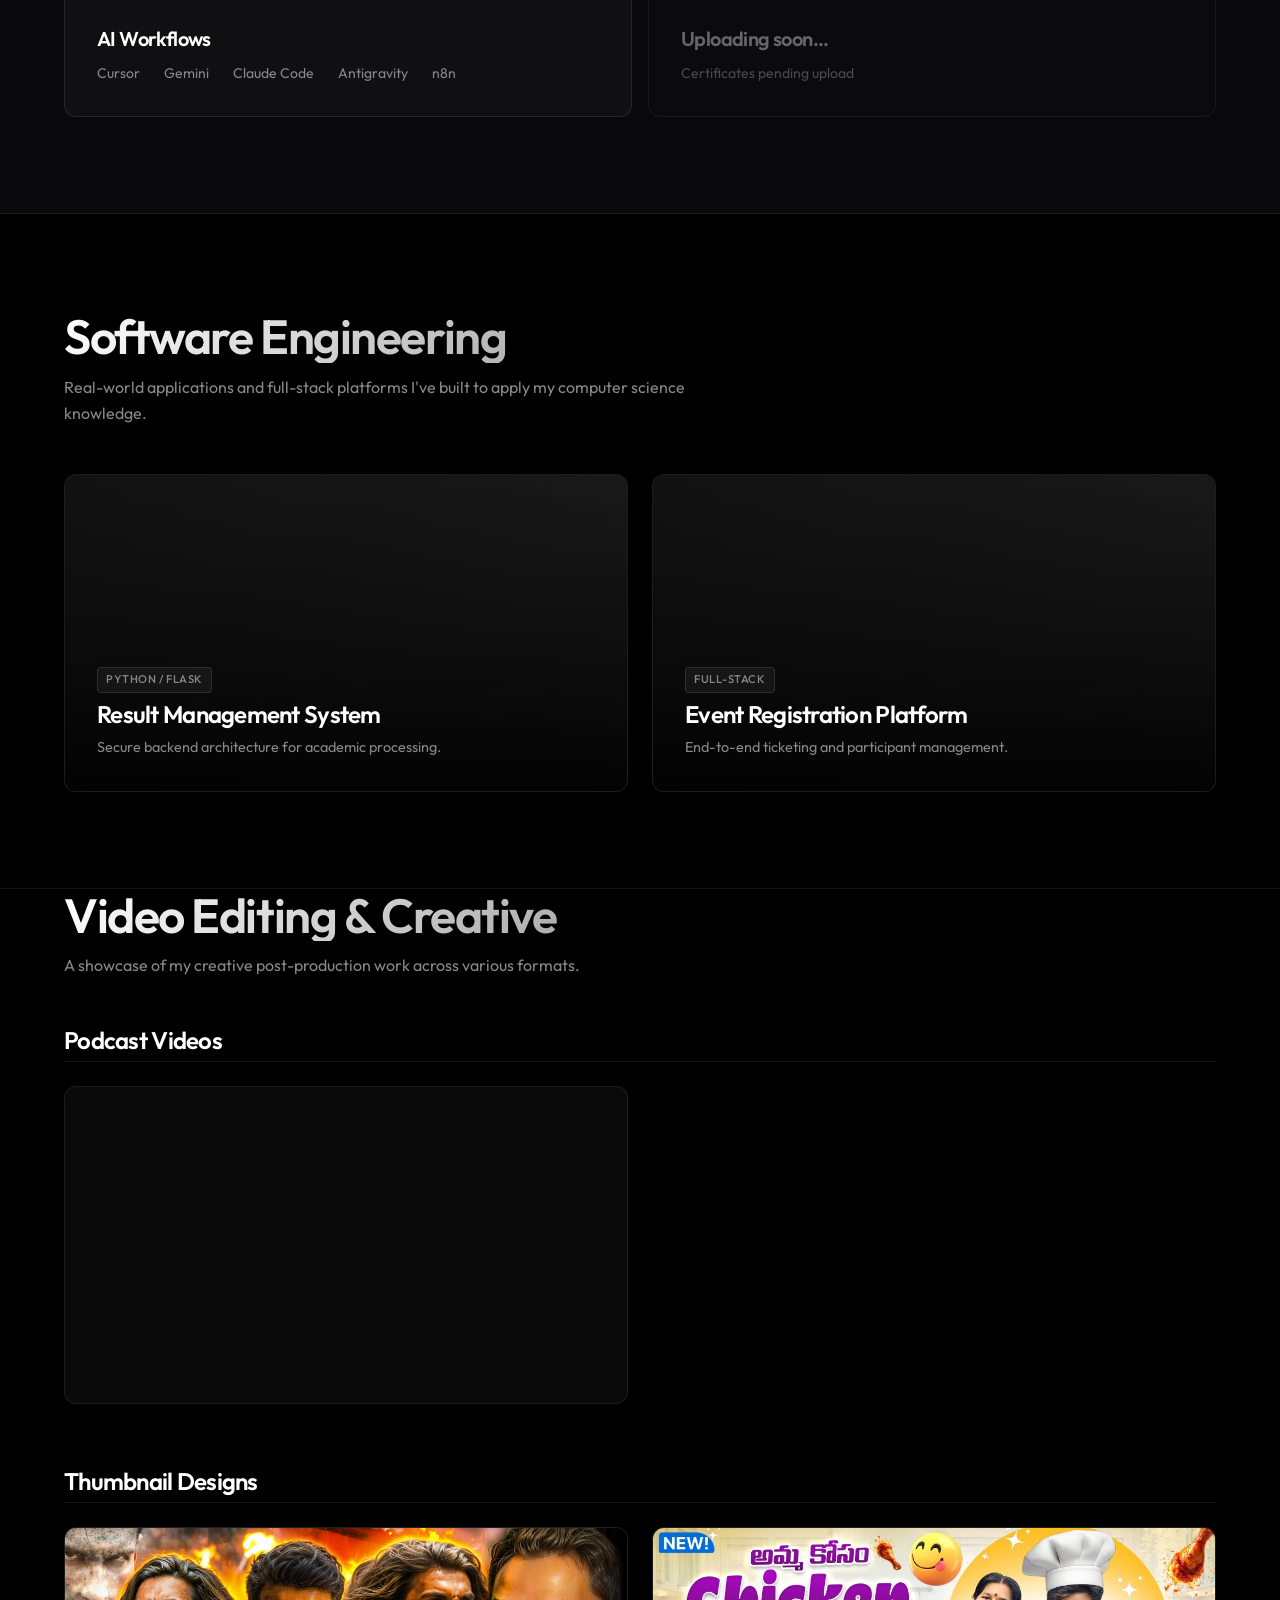
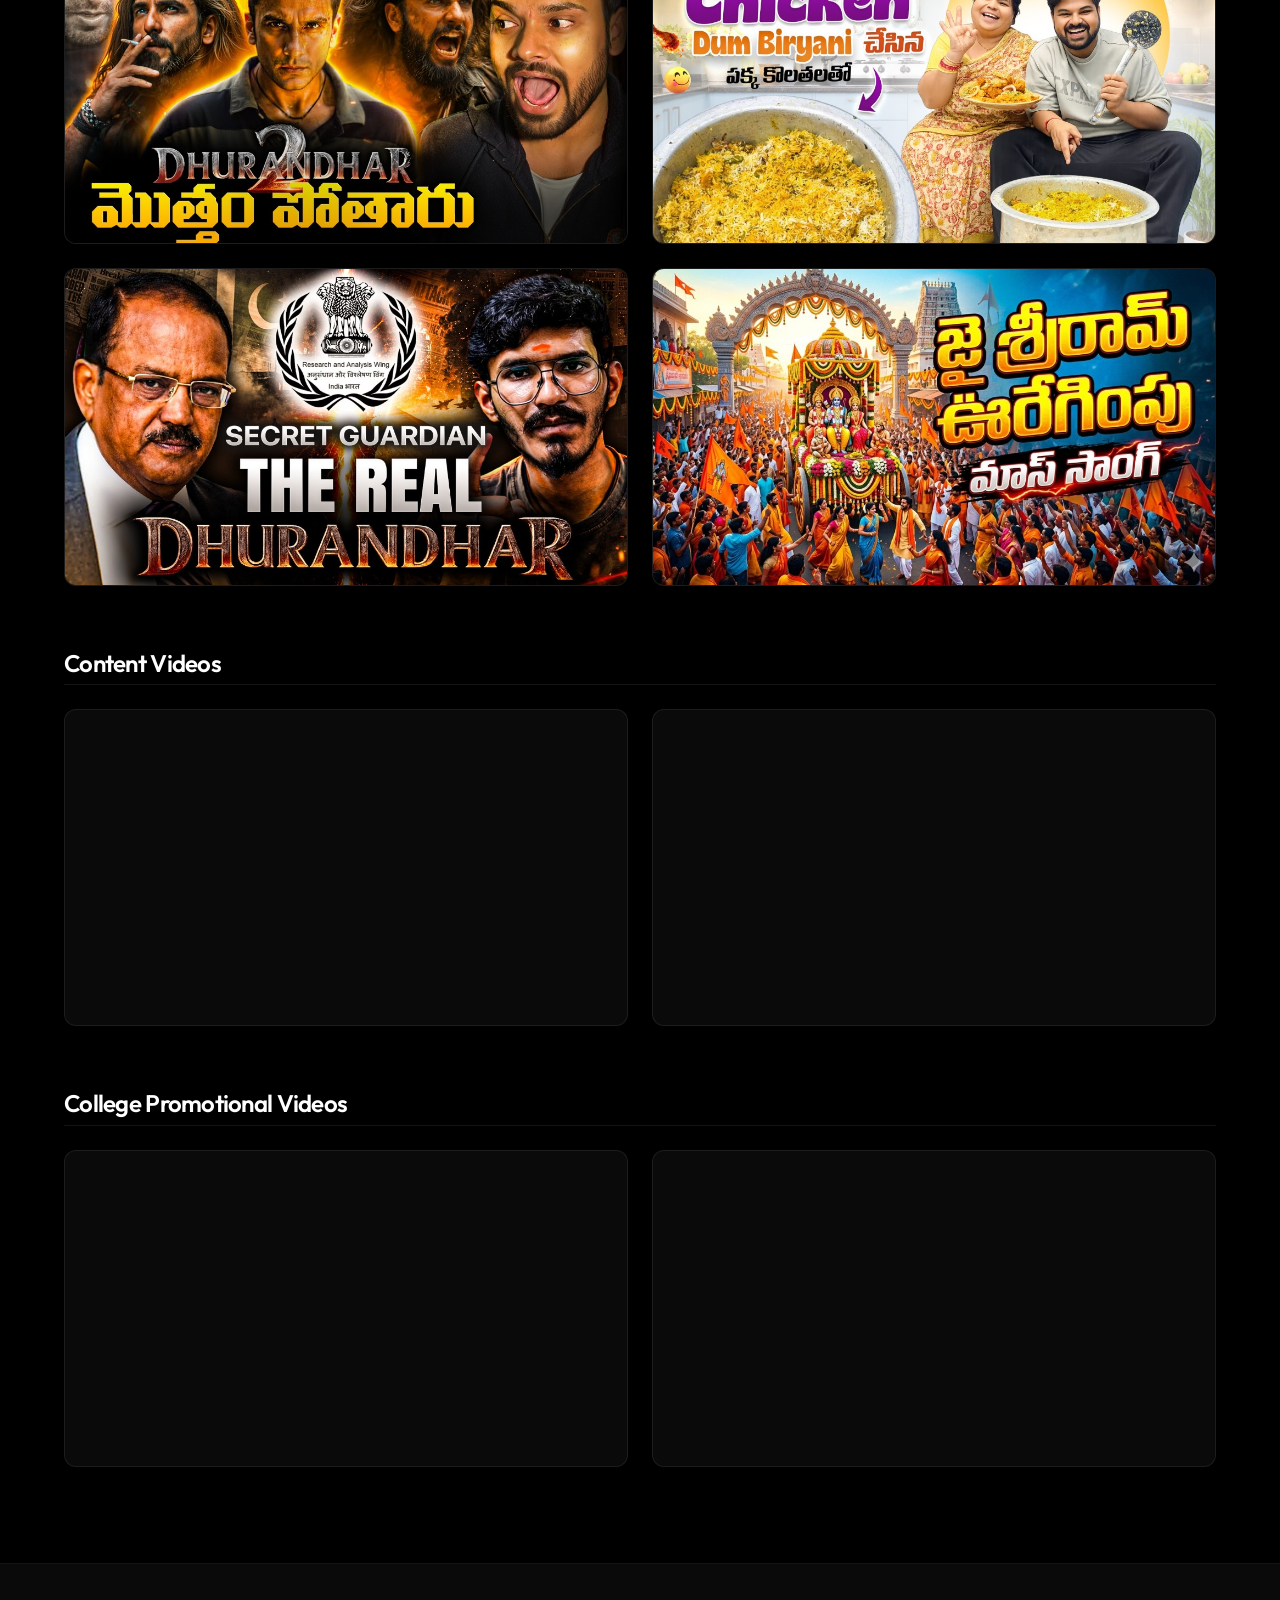
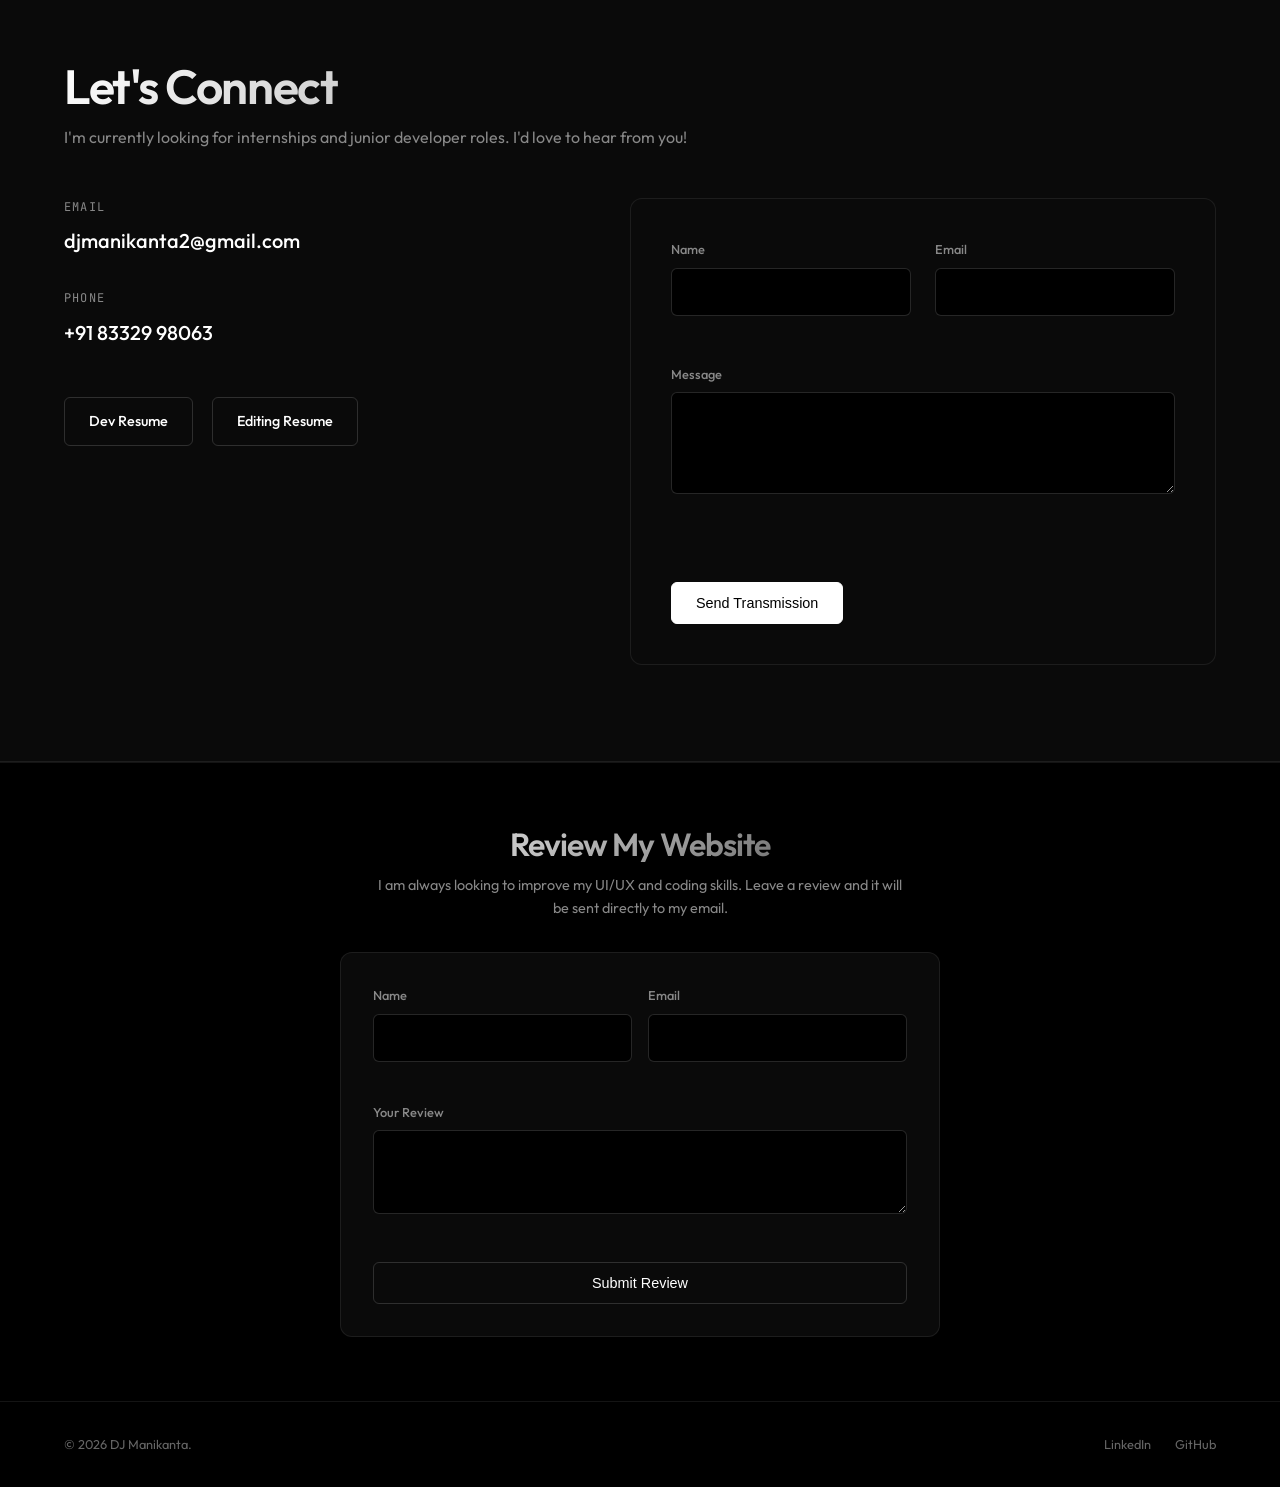
==== commit a060211f: "feat: add certifications section and website review system" ====
--- a/PORTFOLIO/index.html
+++ b/PORTFOLIO/index.html
@@ -36,7 +36,7 @@
     <!-- Cinematic Preloader -->
     <div id="preloader">
         <div class="preloader-content">
-            <span class="preloader-text">DJ.</span>
+            <span class="preloader-text">JD</span>
         </div>
     </div>
 
@@ -139,6 +139,15 @@
                         <span>Claude Code</span>
                         <span>Antigravity</span>
                         <span>n8n</span>
+                    </div>
+                </div>
+
+                <!-- Certifications Cell -->
+                <div class="bento-cell span-2" style="background: rgba(255,255,255,0.01); border-color: rgba(255,255,255,0.05);">
+                    <div class="mono" style="margin-bottom: auto; color: var(--text-secondary);">06 / Certifications</div>
+                    <h3 class="bento-cell-title" style="color: var(--text-muted);">Uploading soon...</h3>
+                    <div class="bento-cell-list" style="flex-direction: row; flex-wrap: wrap; gap: 1.5rem; opacity: 0.5;">
+                        <span>Certificates pending upload</span>
                     </div>
                 </div>
             </div>
@@ -292,6 +301,33 @@
         </div>
     </section>
 
+    <!-- Review Section -->
+    <section id="review" style="background: var(--bg-base); border-top: 1px solid var(--border-subtle); padding: 4rem 0;">
+        <div class="container" style="max-width: 600px; text-align: center;">
+            <h2 class="section-title text-gradient" style="font-size: 2rem;">Review My Website</h2>
+            <p class="section-subtitle" style="margin: 0 auto 2rem auto; font-size: 0.9rem;">I am always looking to improve my UI/UX and coding skills. Leave a review and it will be sent directly to my email.</p>
+            
+            <form class="contact-form" id="review-form" style="text-align: left; padding: 2rem;">
+                <div style="display: grid; grid-template-columns: 1fr 1fr; gap: 1rem;">
+                    <div class="form-group">
+                        <label class="form-label" for="review-name">Name</label>
+                        <input class="form-input" id="review-name" type="text" required>
+                    </div>
+                    <div class="form-group">
+                        <label class="form-label" for="review-email">Email</label>
+                        <input class="form-input" id="review-email" type="email" required>
+                    </div>
+                </div>
+                <div class="form-group" style="margin-top: 1rem;">
+                    <label class="form-label" for="review-message">Your Review</label>
+                    <textarea class="form-textarea" id="review-message" rows="3" required></textarea>
+                </div>
+                
+                <button class="btn btn-outline" type="submit" style="margin-top: 1.5rem; width: 100%;">Submit Review</button>
+            </form>
+        </div>
+    </section>
+
     <footer class="footer">
         <div class="container">
             <div>© 2026 DJ Manikanta.</div>
--- a/PORTFOLIO/css/styles-v2.css
+++ b/PORTFOLIO/css/styles-v2.css
@@ -352,15 +352,20 @@
   transition: opacity 0.8s ease, visibility 0.8s ease;
 }
 .preloader-content {
-  opacity: 0; transform: translateY(20px);
-  animation: preloaderIn 1s cubic-bezier(0.19, 1, 0.22, 1) forwards;
+  display: flex; align-items: center; justify-content: center;
 }
 .preloader-text {
-  font-family: var(--font-sans); font-size: 3rem; font-weight: 700; color: #fff;
-  letter-spacing: -0.05em; text-shadow: 0 0 20px rgba(255,255,255,0.3);
-}
-@keyframes preloaderIn {
-  to { opacity: 1; transform: translateY(0); }
+  font-family: var(--font-sans); font-size: 4rem; font-weight: 800; color: #fff;
+  opacity: 0; transform: scale(0.9); letter-spacing: -0.2em;
+  animation: preloaderTextIn 1.2s cubic-bezier(0.19, 1, 0.22, 1) forwards;
+}
+@keyframes preloaderTextIn {
+  100% { 
+    opacity: 1; 
+    transform: scale(1); 
+    letter-spacing: 0.2em; 
+    text-shadow: 0 0 20px rgba(255,255,255,0.8), 0 0 40px rgba(255,255,255,0.4); 
+  }
 }
 
 #cursor-glow {
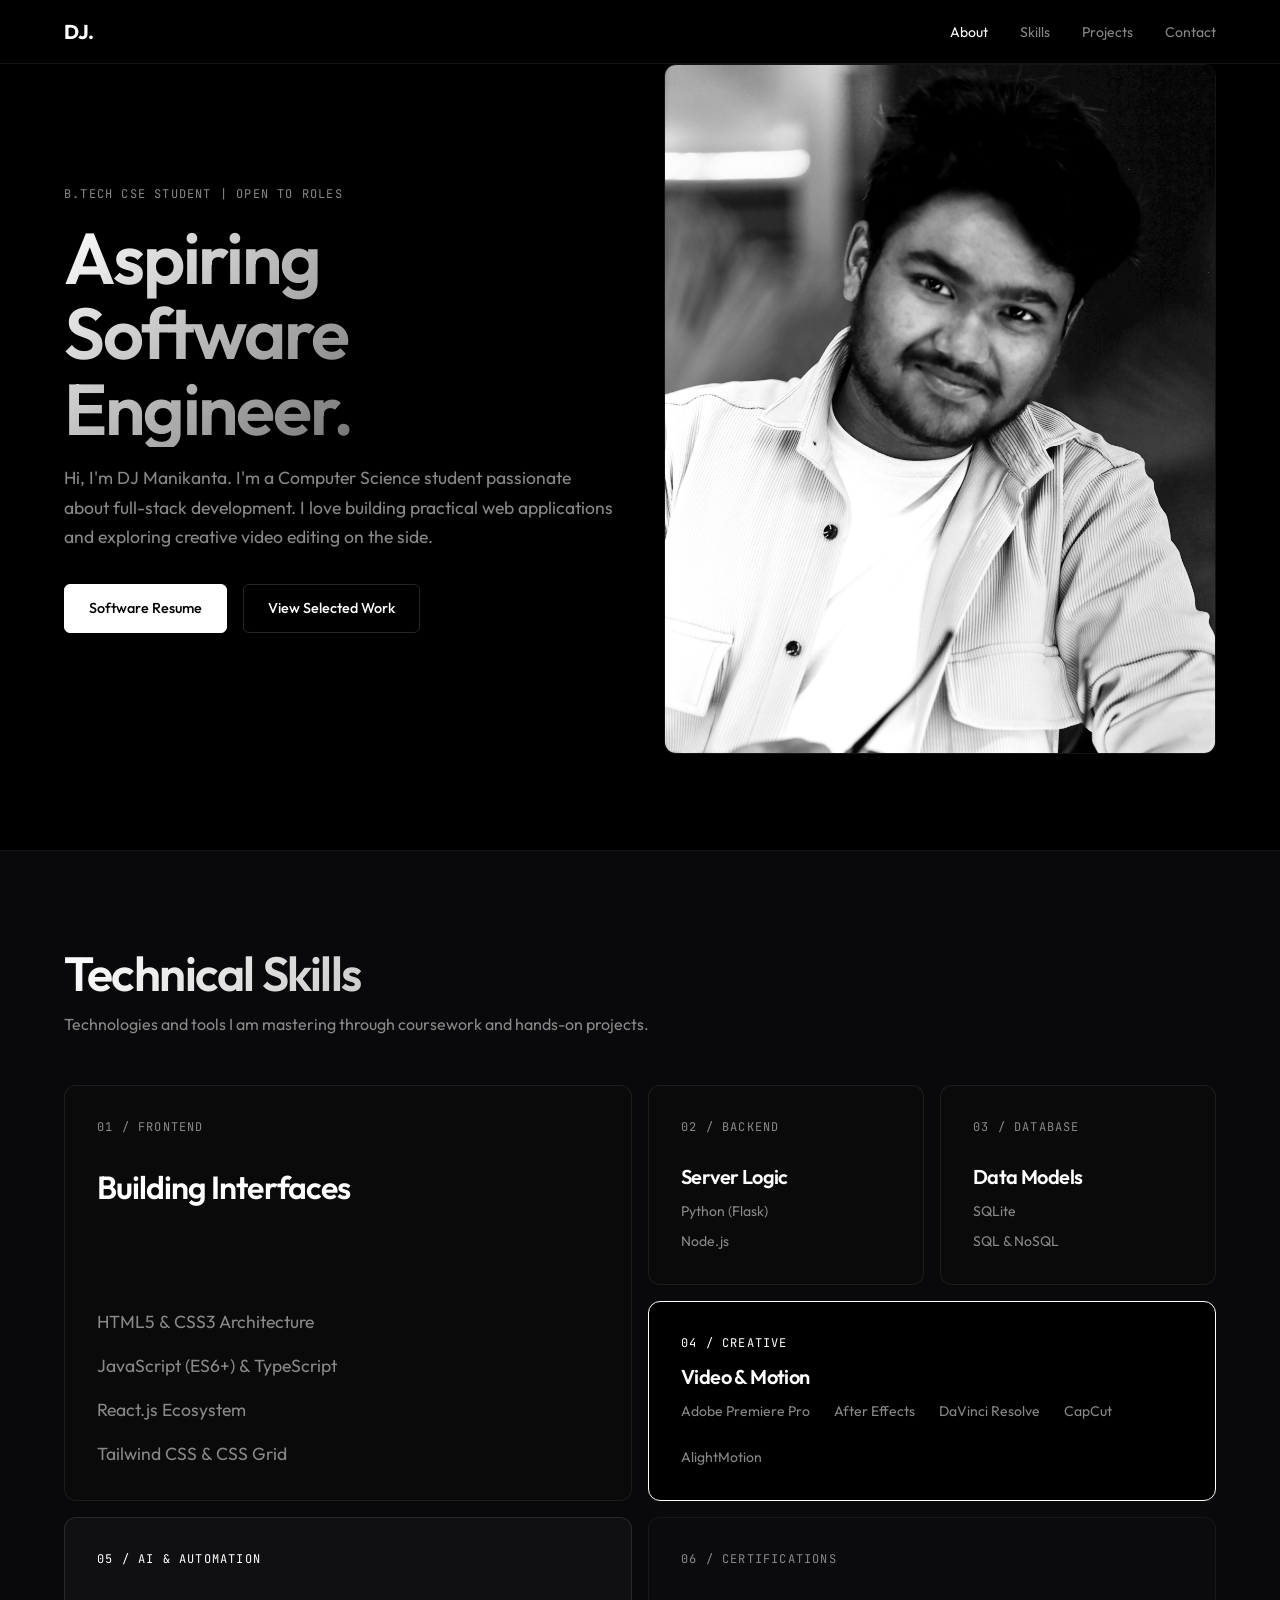
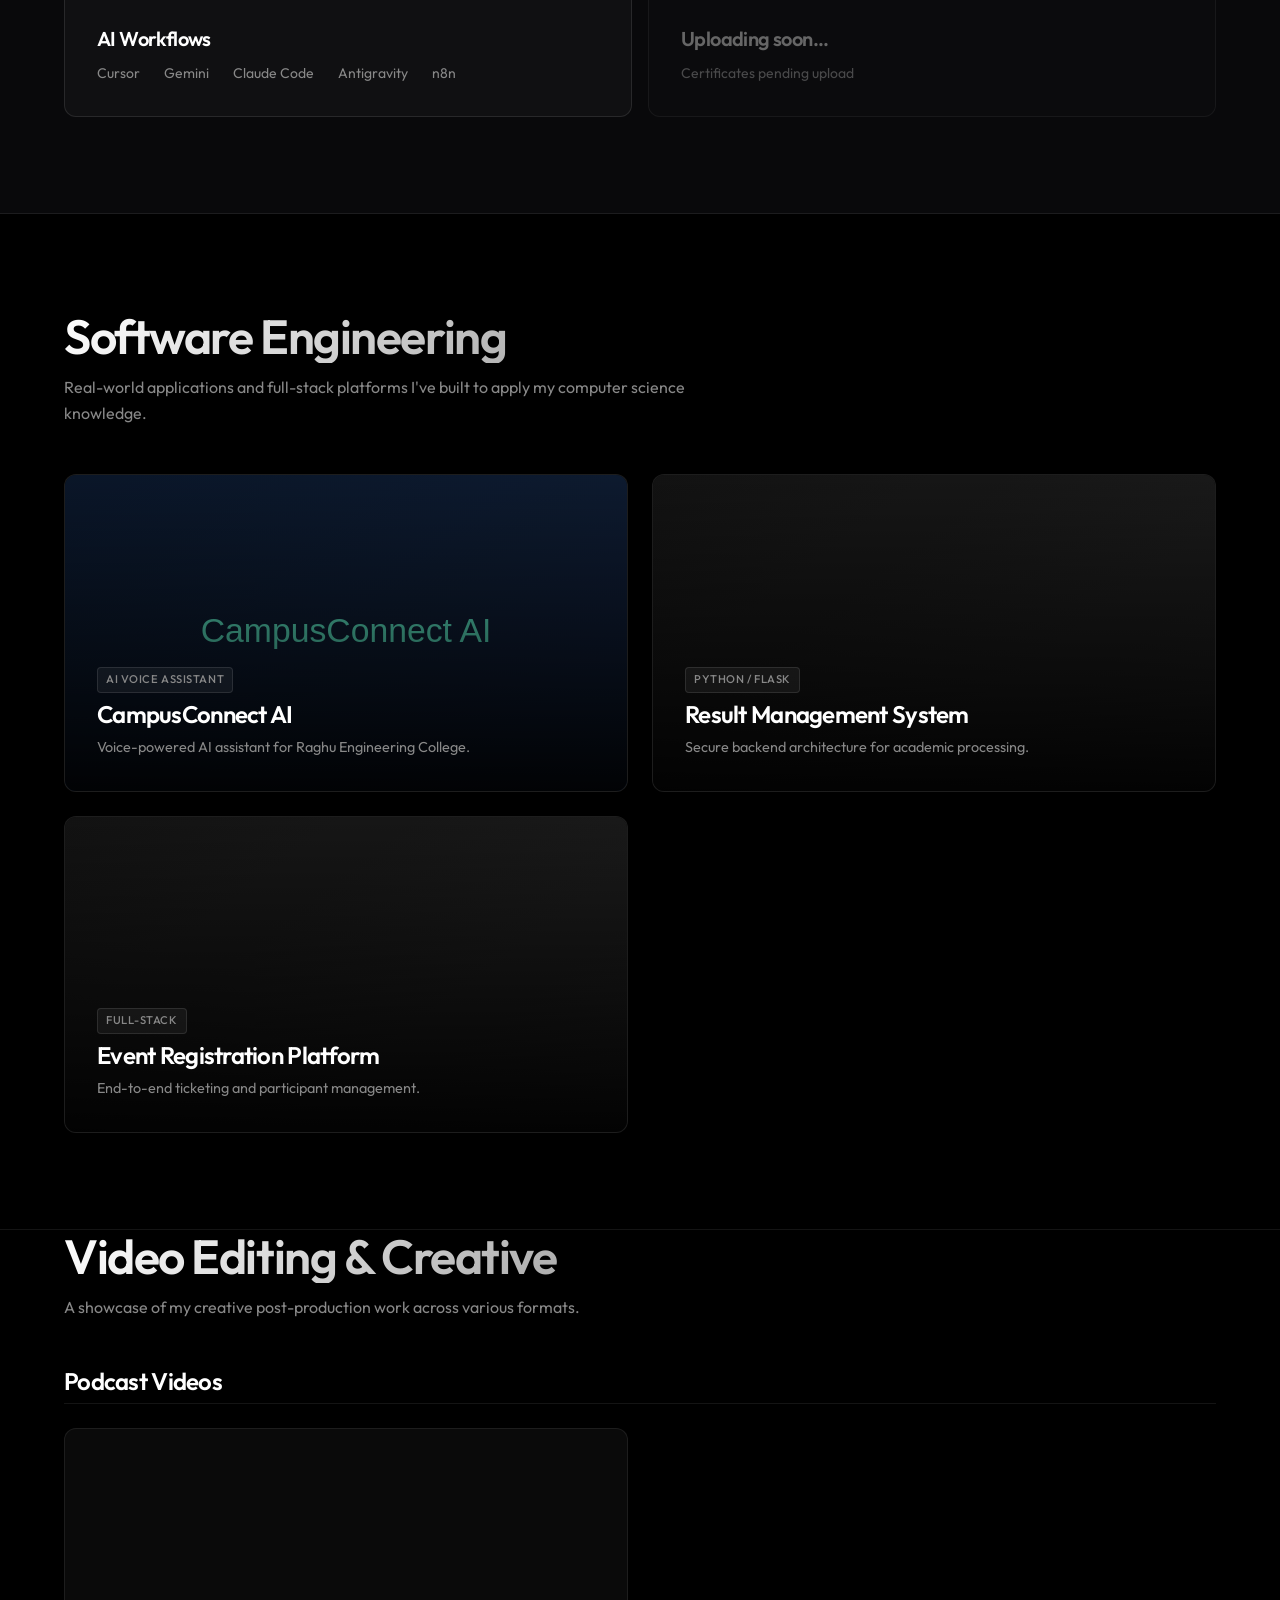
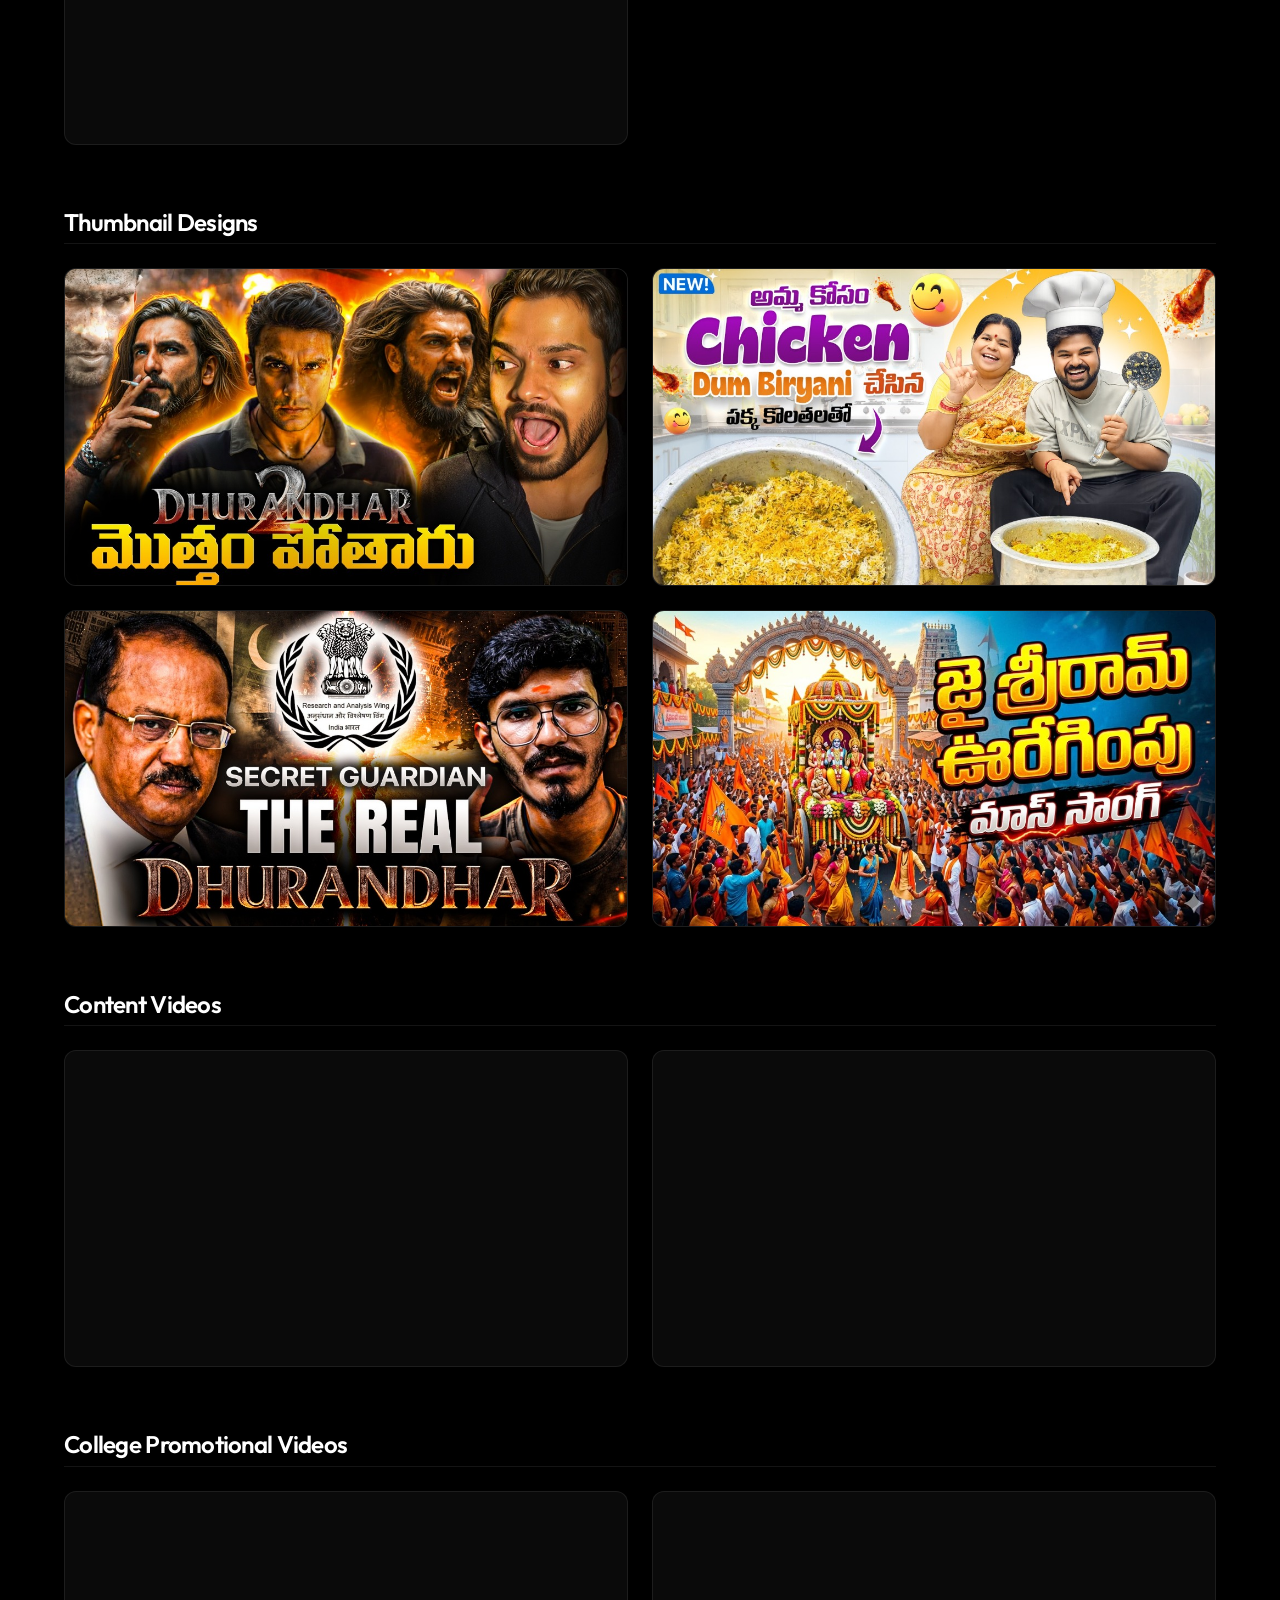
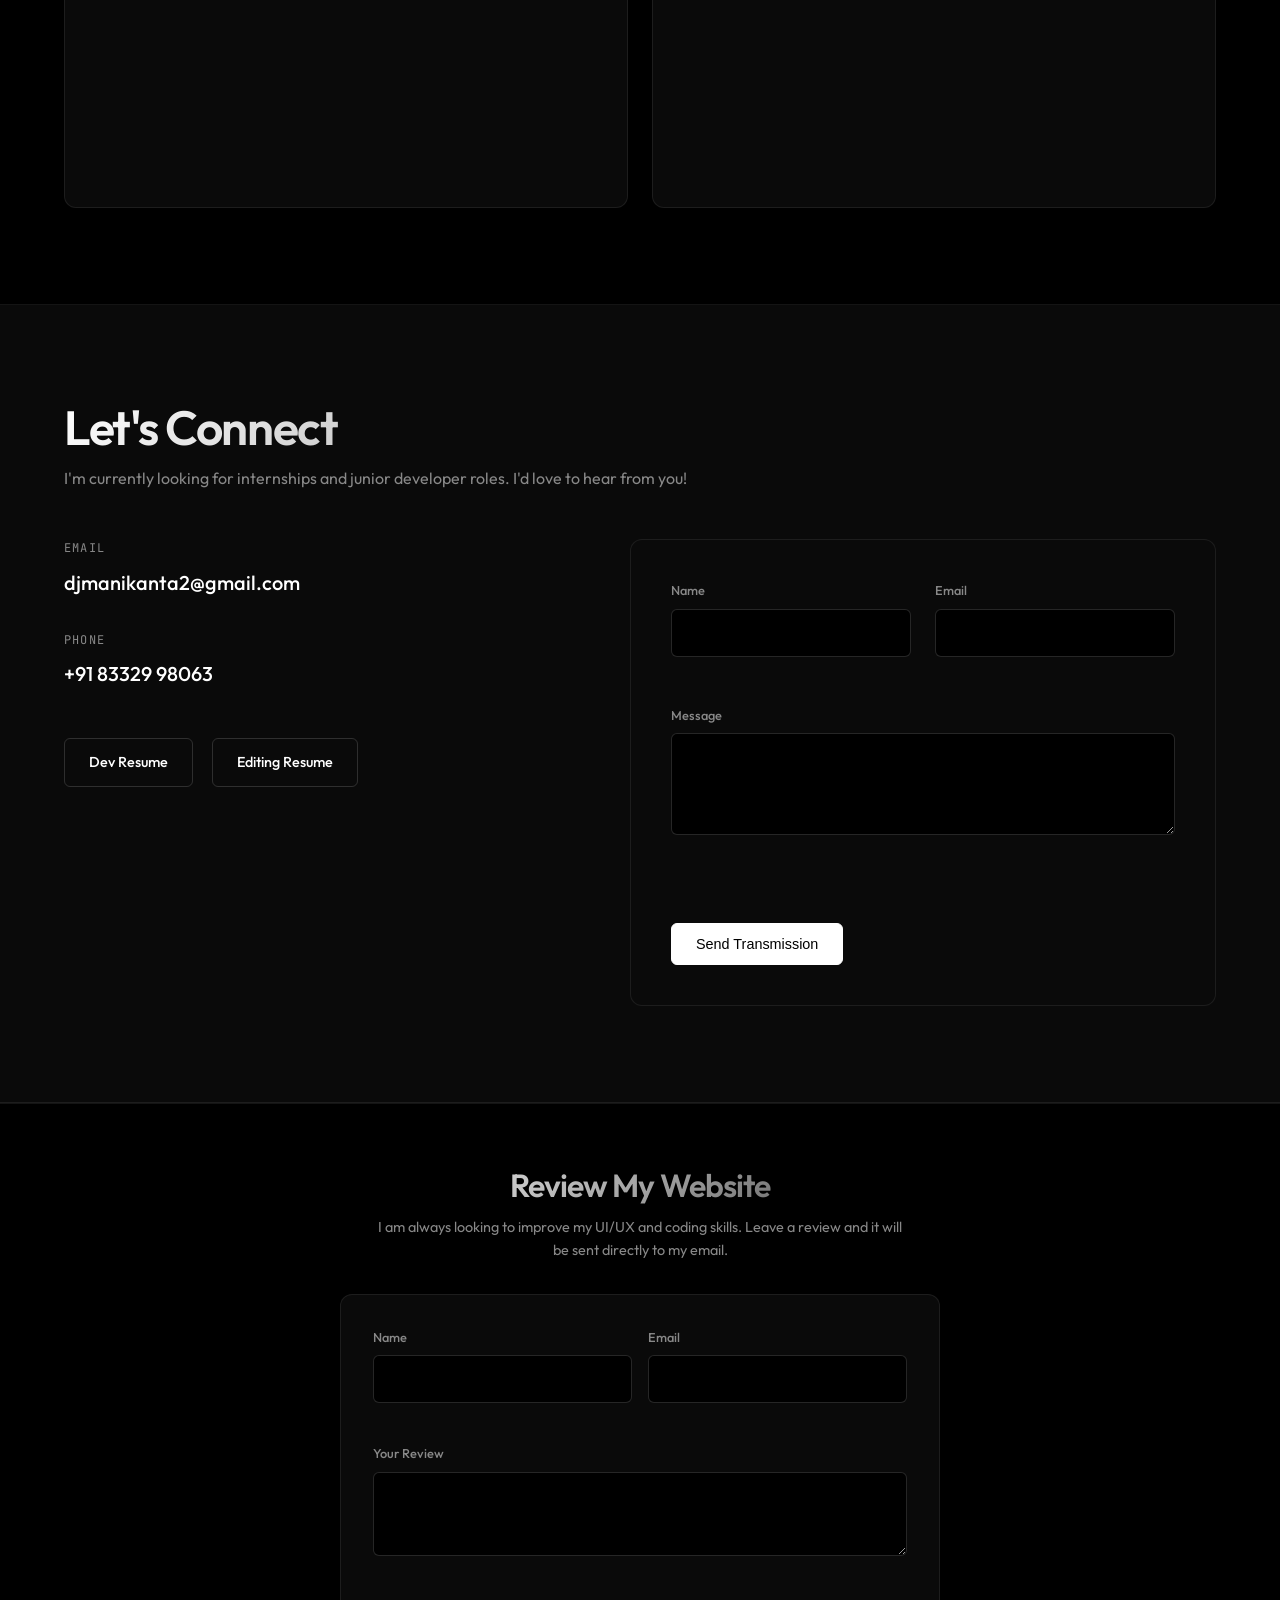
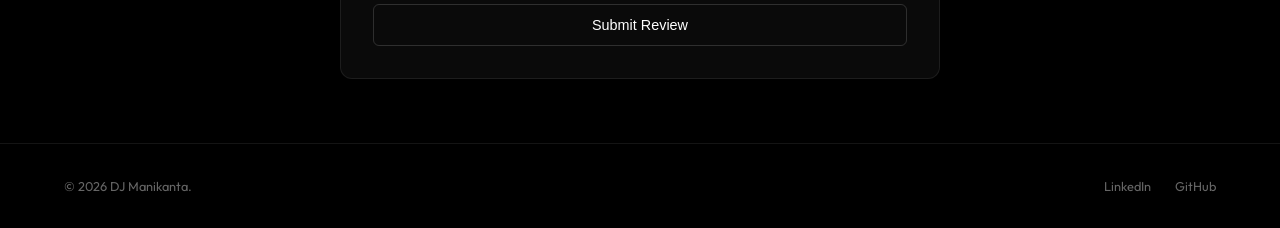
==== commit cca8fe9f: "feat: Add CampusConnect AI project to portfolio" ====
--- a/PORTFOLIO/index.html
+++ b/PORTFOLIO/index.html
@@ -164,6 +164,15 @@
             
             <div class="projects-grid">
                 <!-- Project 1 -->
+                <div class="project-card" data-project="campusconnect">
+                    <img src="assets/images/project-campusconnect.svg" alt="CampusConnect AI" class="project-img">
+                    <div class="project-overlay">
+                        <span class="project-tag">AI Voice Assistant</span>
+                        <h3 style="font-size: 1.5rem; margin-bottom: 0.5rem;">CampusConnect AI</h3>
+                        <p style="color: var(--text-secondary); font-size: 0.9rem;">Voice-powered AI assistant for Raghu Engineering College.</p>
+                    </div>
+                </div>
+                <!-- Project 2 -->
                 <div class="project-card" data-project="student-result">
                     <img src="assets/images/project-student-result.svg" alt="Student Result" class="project-img">
                     <div class="project-overlay">
@@ -172,7 +181,7 @@
                         <p style="color: var(--text-secondary); font-size: 0.9rem;">Secure backend architecture for academic processing.</p>
                     </div>
                 </div>
-                <!-- Project 2 -->
+                <!-- Project 3 -->
                 <div class="project-card" data-project="event-registration">
                     <img src="assets/images/project-event-registration.svg" alt="Event System" class="project-img">
                     <div class="project-overlay">
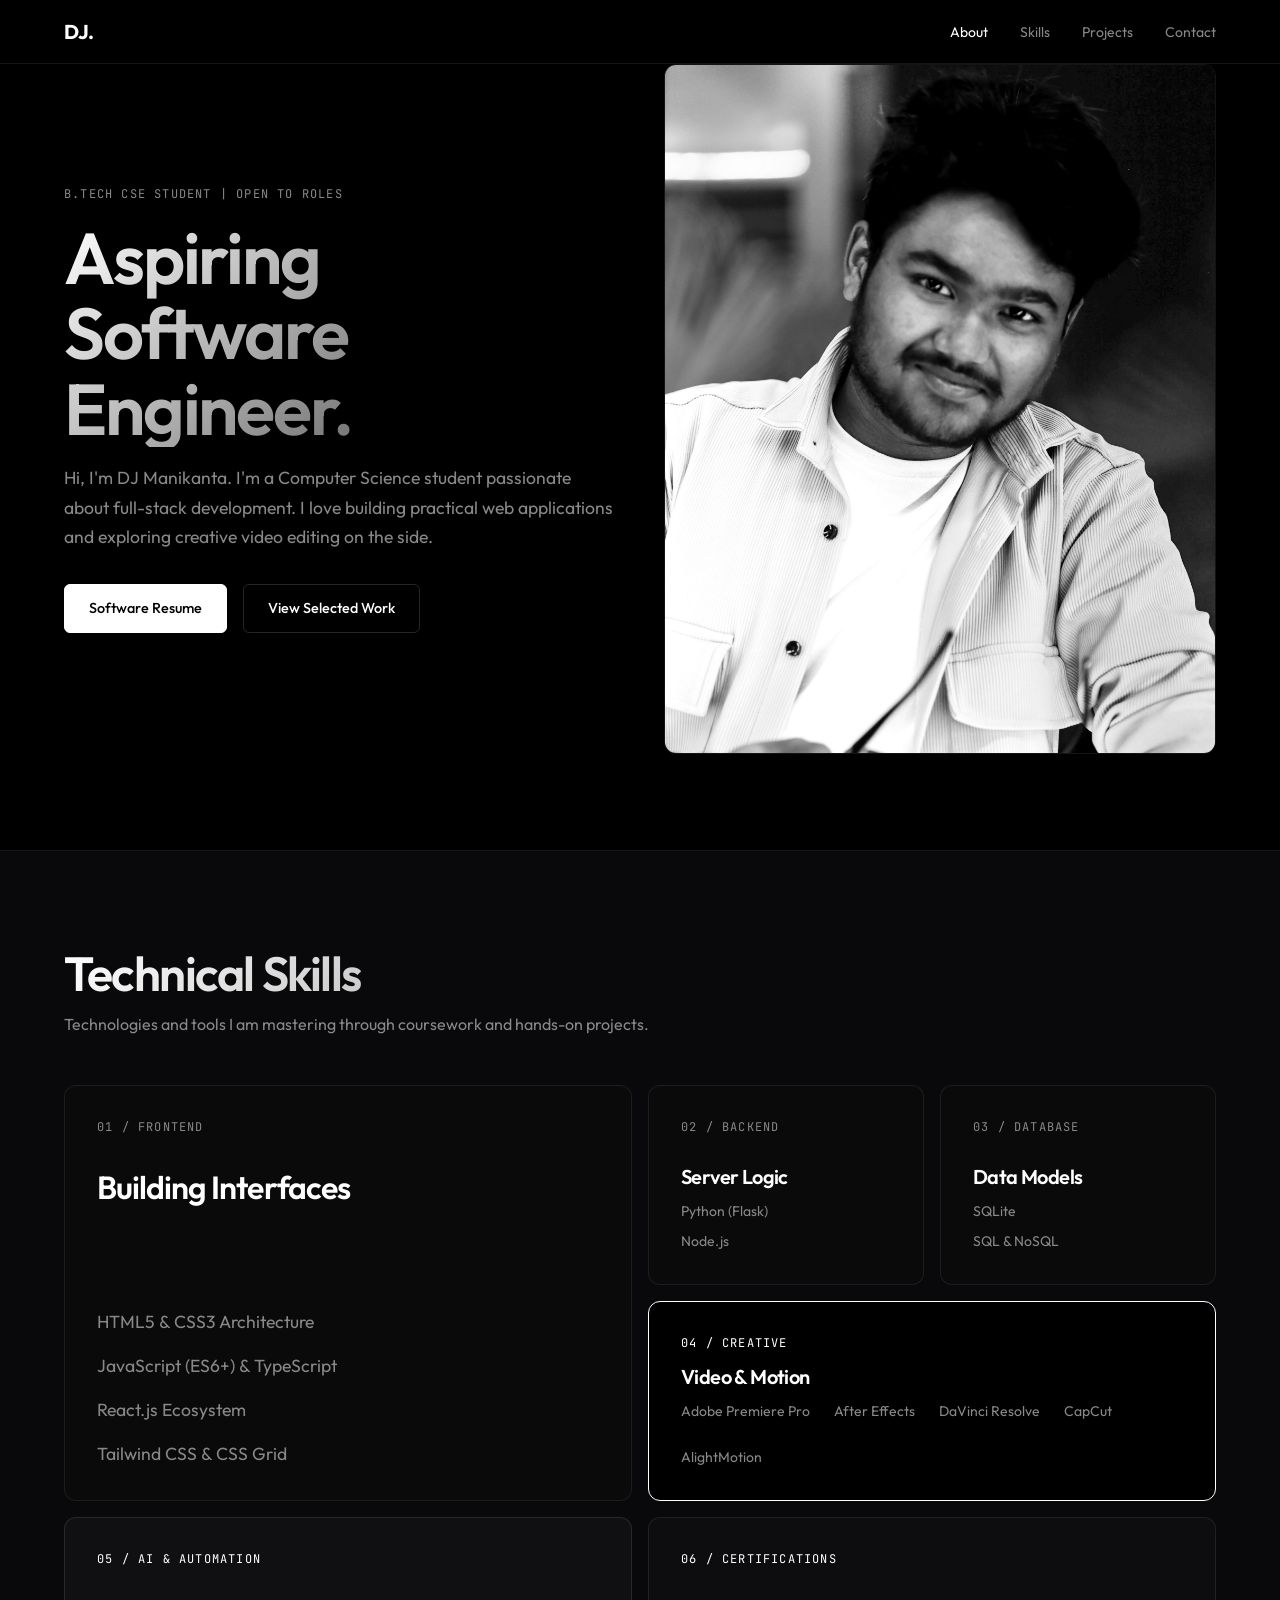
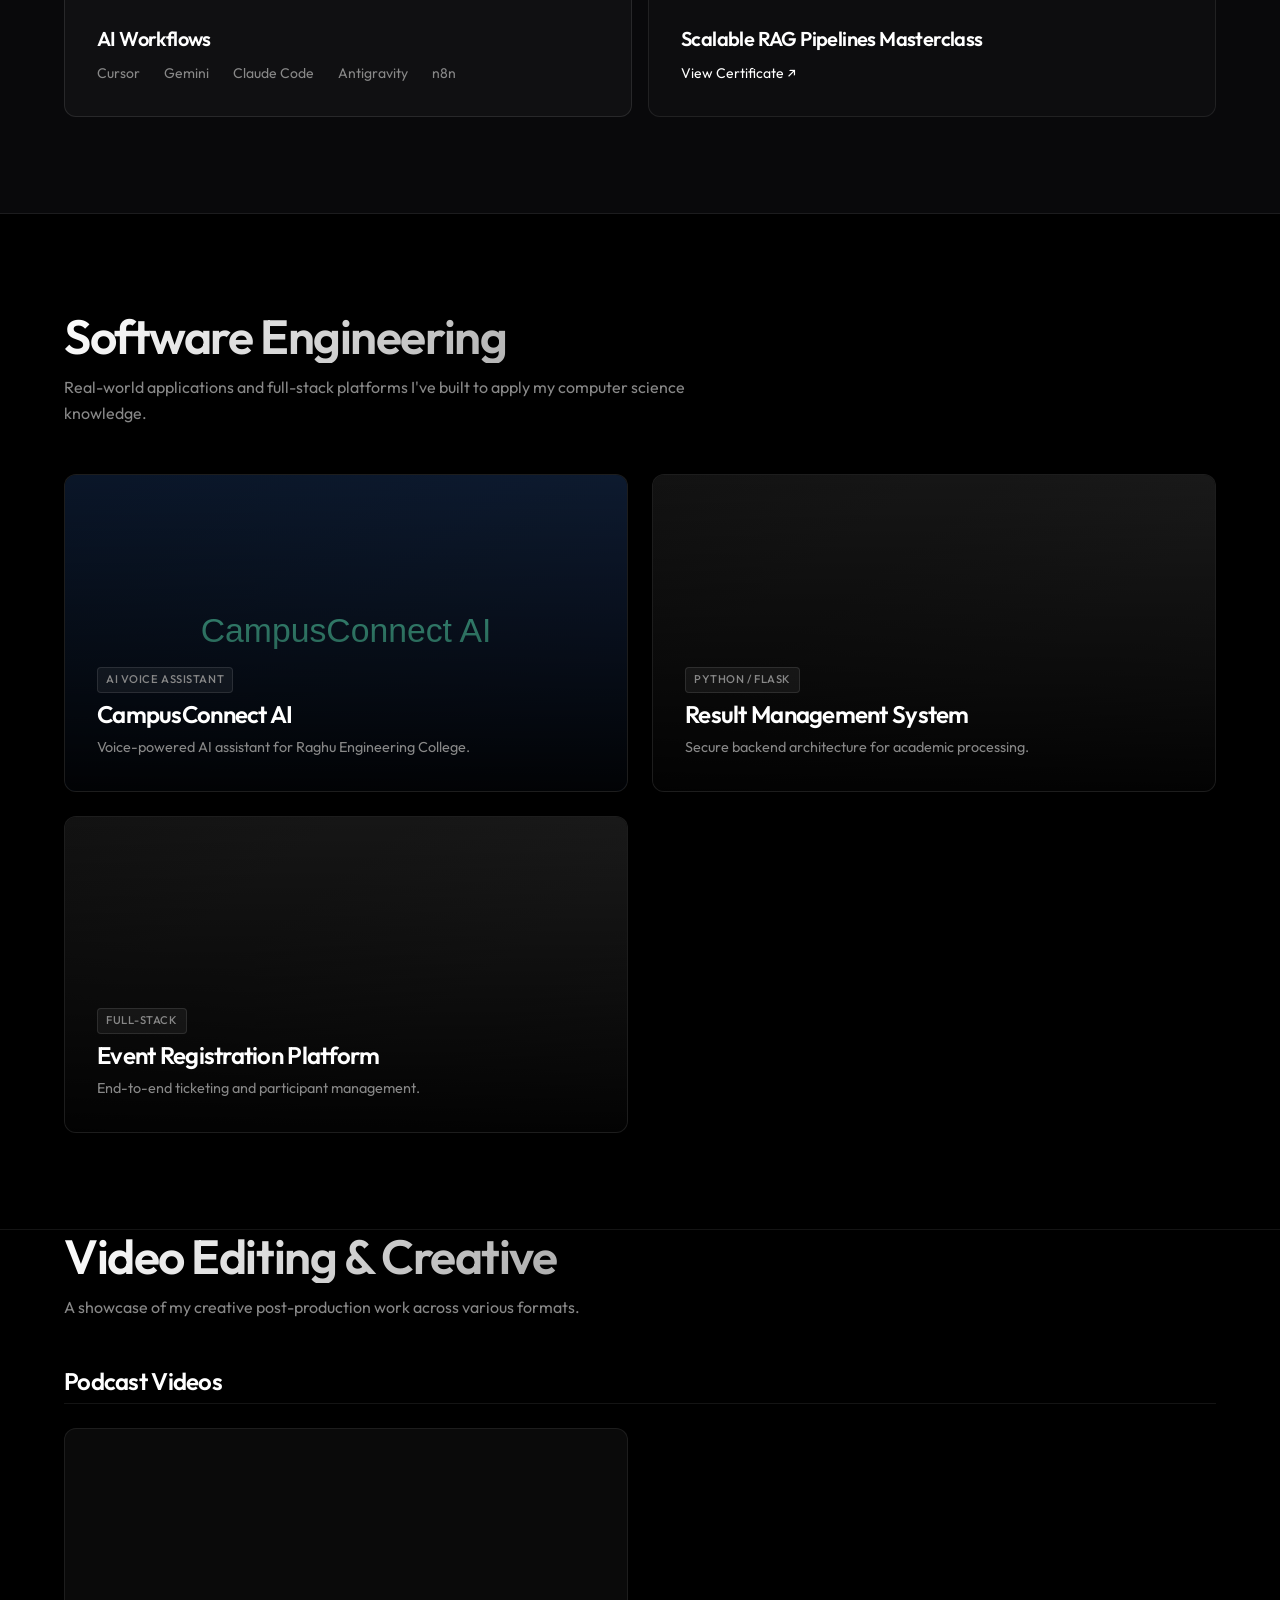
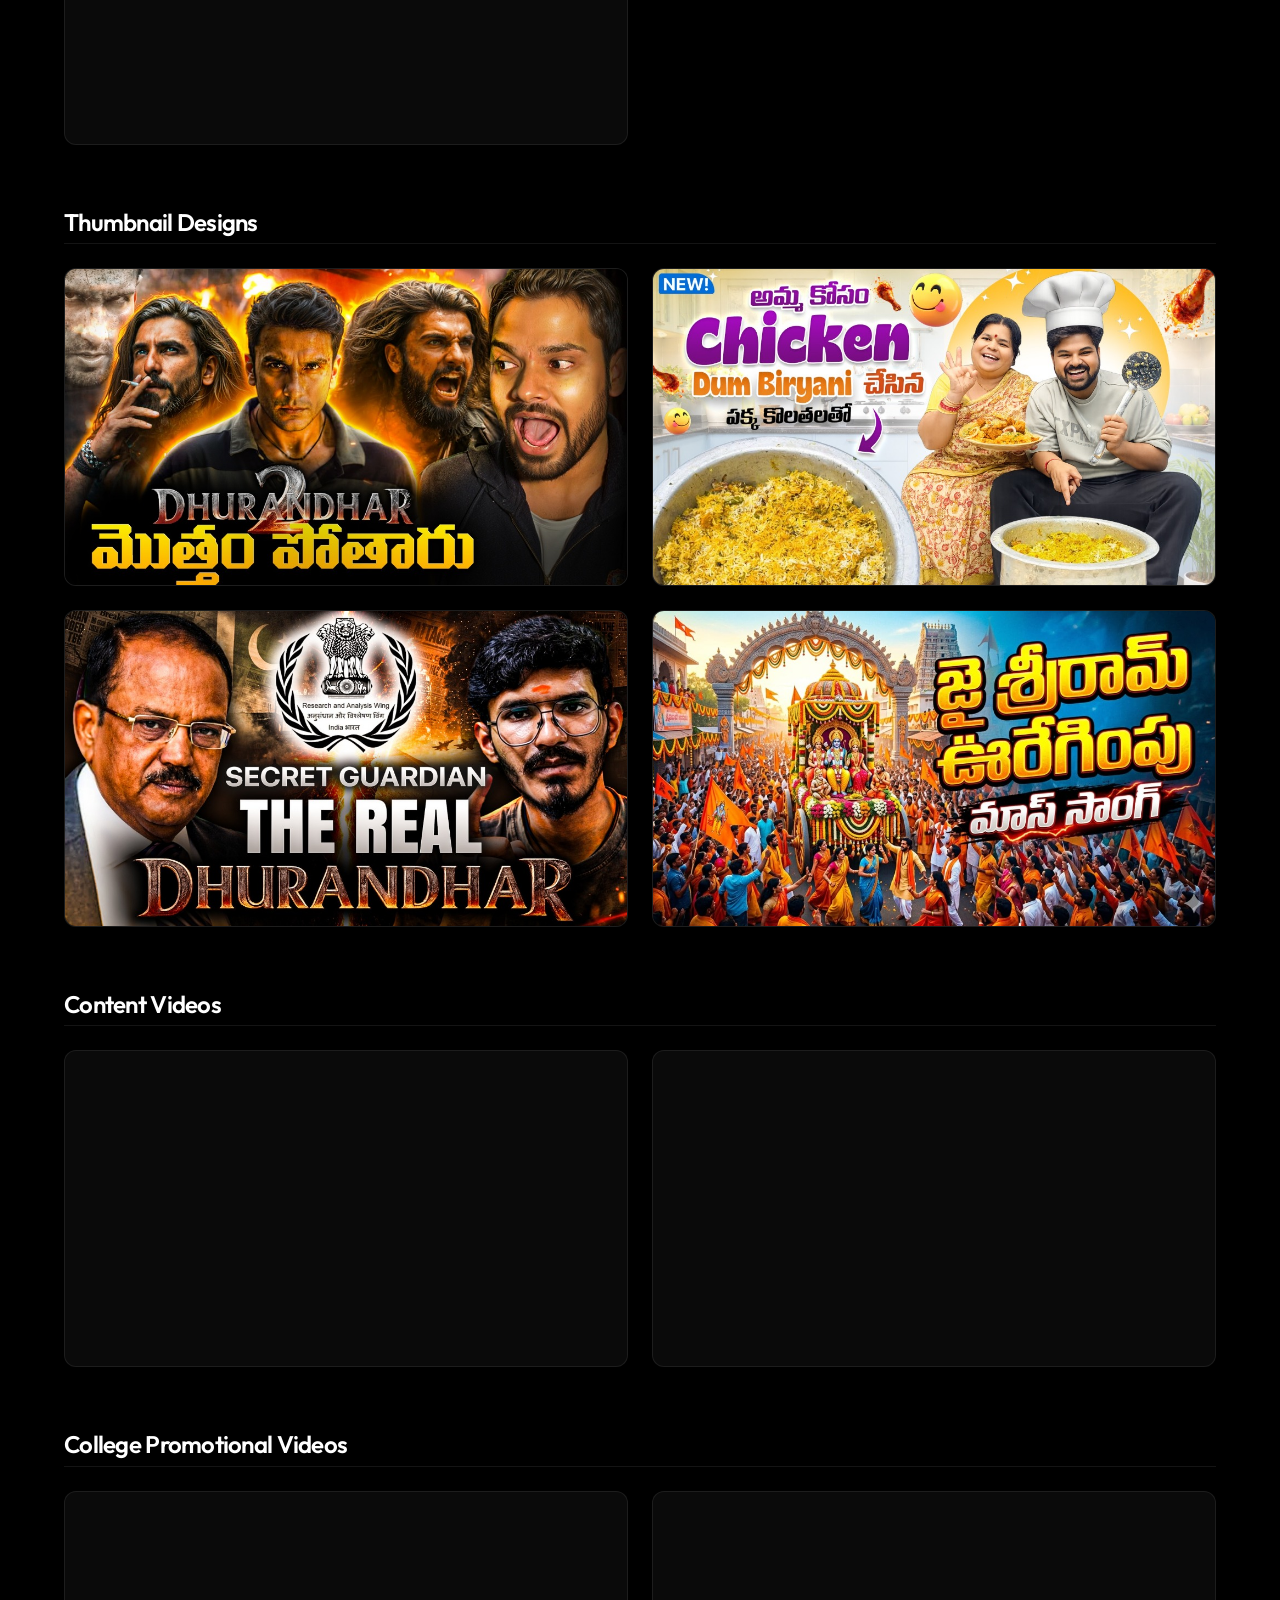
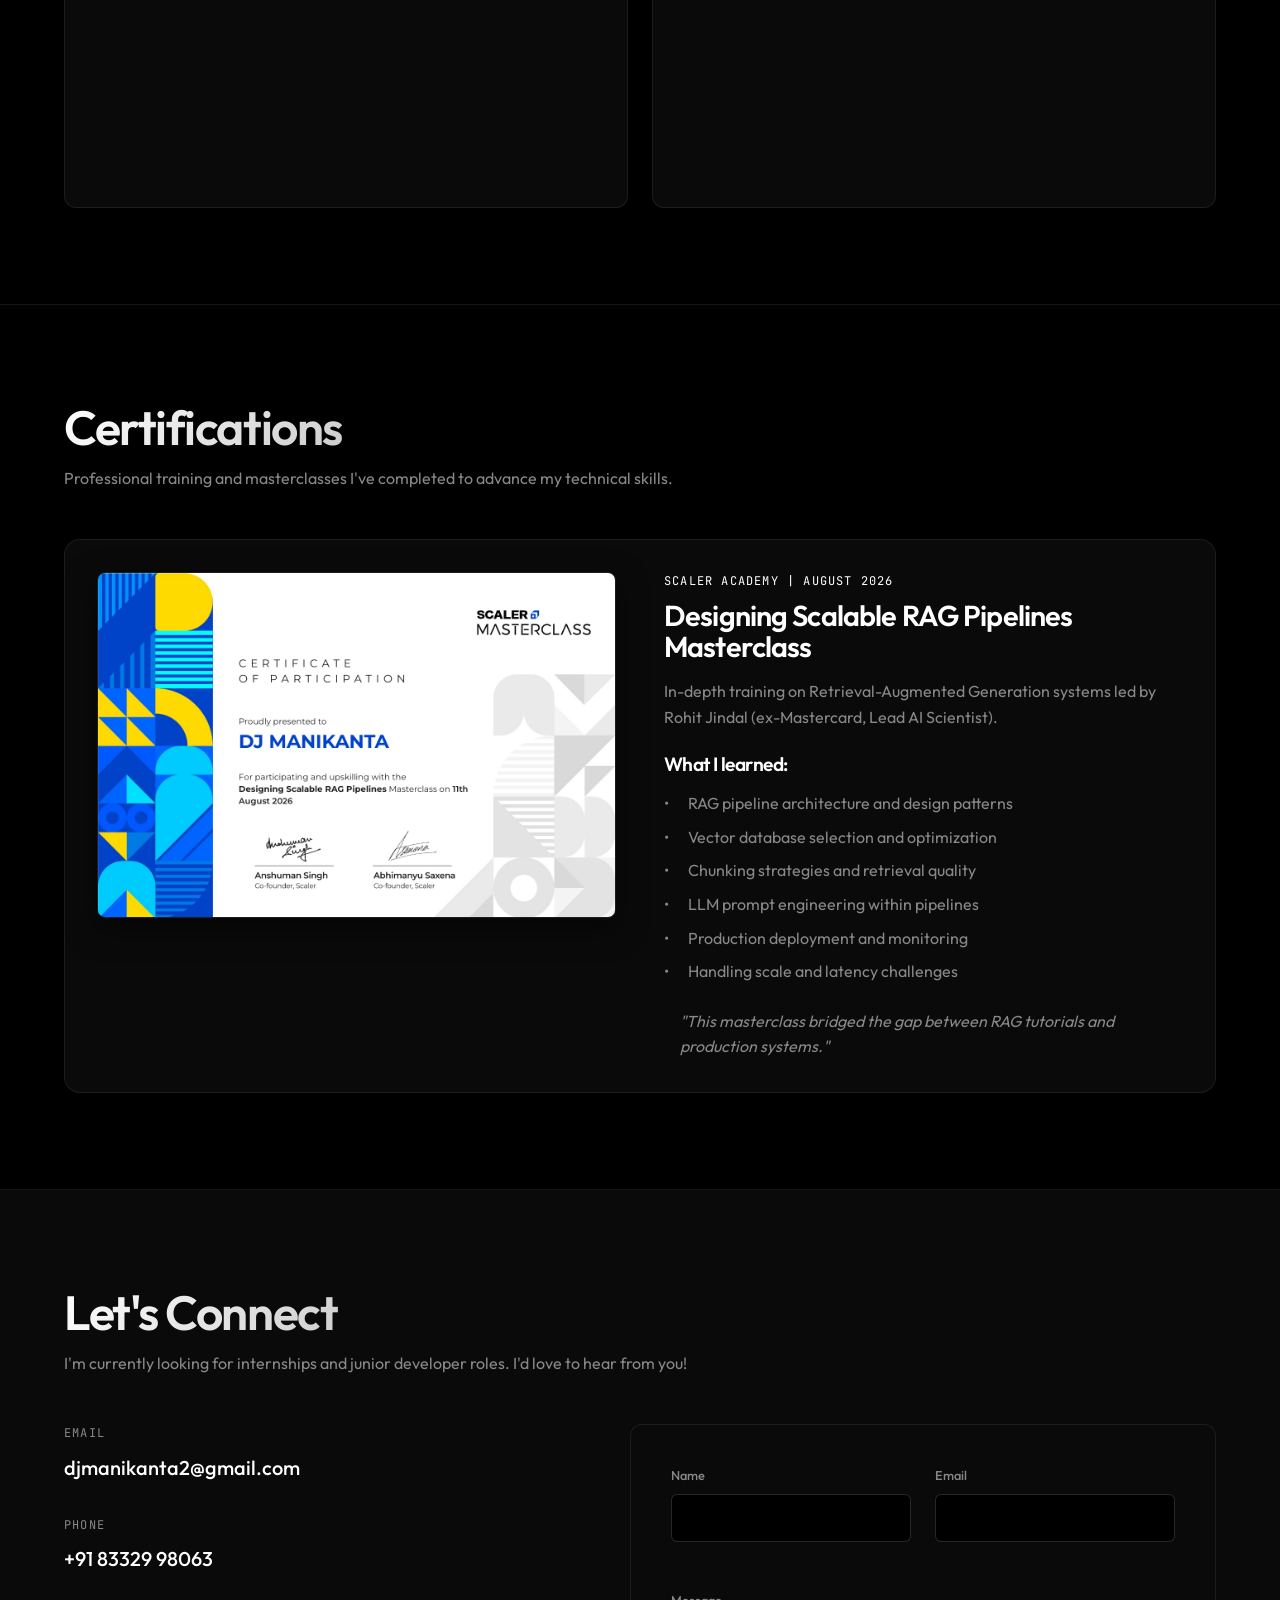
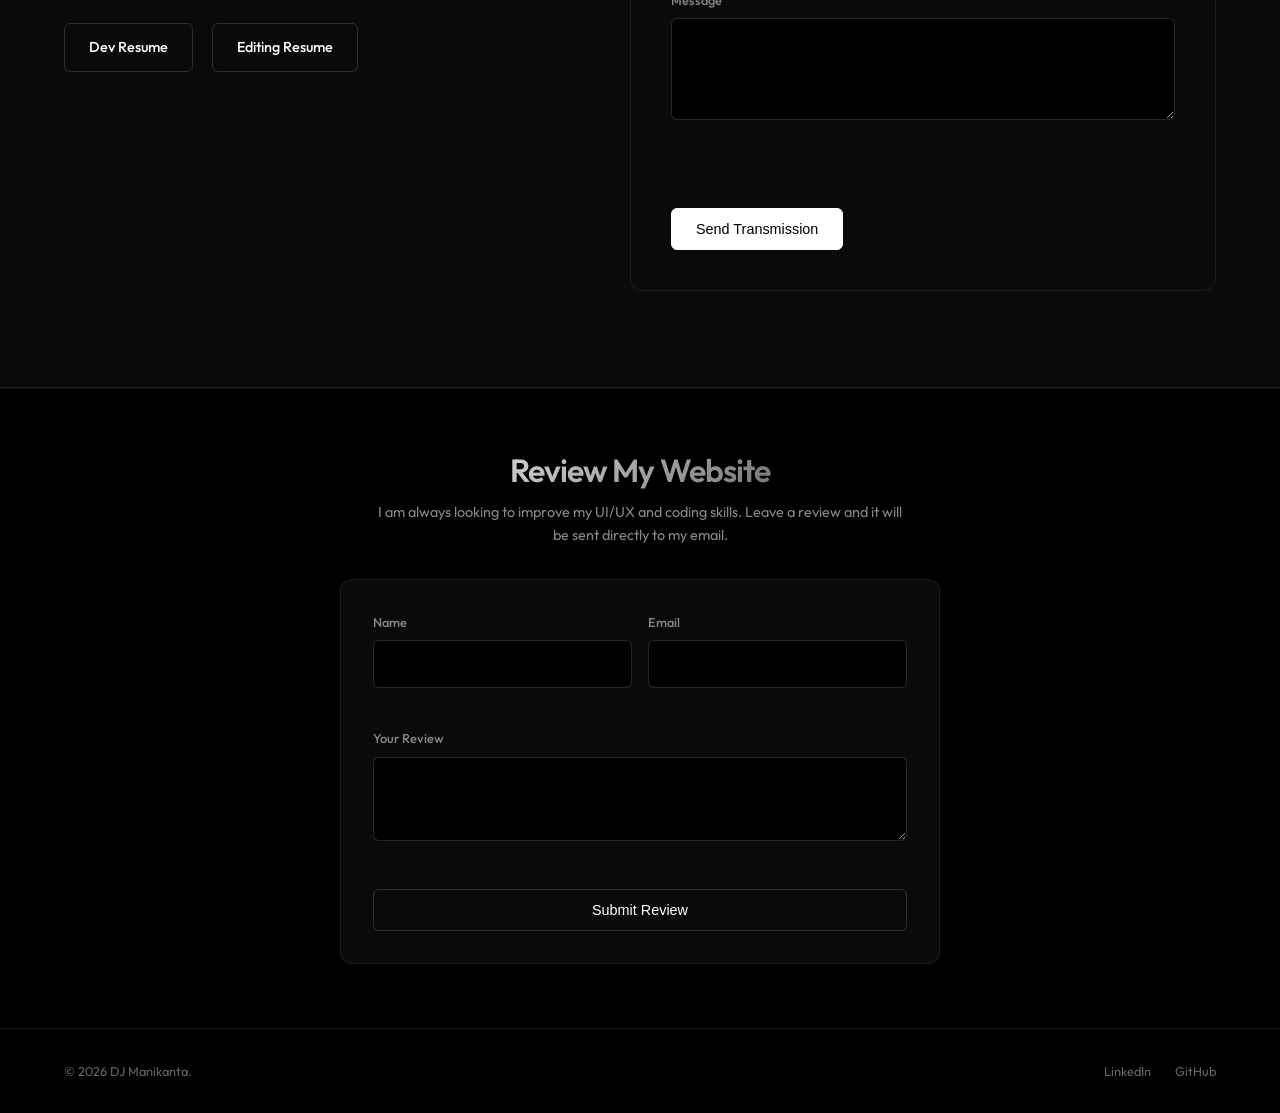
==== commit b3fd7212: "feat: add RAG Masterclass certificate to portfolio" ====
--- a/PORTFOLIO/index.html
+++ b/PORTFOLIO/index.html
@@ -143,13 +143,13 @@
                 </div>
 
                 <!-- Certifications Cell -->
-                <div class="bento-cell span-2" style="background: rgba(255,255,255,0.01); border-color: rgba(255,255,255,0.05);">
-                    <div class="mono" style="margin-bottom: auto; color: var(--text-secondary);">06 / Certifications</div>
-                    <h3 class="bento-cell-title" style="color: var(--text-muted);">Uploading soon...</h3>
-                    <div class="bento-cell-list" style="flex-direction: row; flex-wrap: wrap; gap: 1.5rem; opacity: 0.5;">
-                        <span>Certificates pending upload</span>
-                    </div>
-                </div>
+                <a href="#certifications" class="bento-cell span-2" style="text-decoration: none; background: rgba(255,255,255,0.02); border-color: rgba(255,255,255,0.08);">
+                    <div class="mono" style="margin-bottom: auto; color: var(--accent);">06 / Certifications</div>
+                    <h3 class="bento-cell-title">Scalable RAG Pipelines Masterclass</h3>
+                    <div class="bento-cell-list" style="flex-direction: row; flex-wrap: wrap; gap: 1.5rem;">
+                        <span style="color: var(--text-primary); transition: color 0.3s ease;">View Certificate ↗</span>
+                    </div>
+                </a>
             </div>
         </div>
     </section>
@@ -253,6 +253,41 @@
                     </div>
                     <div class="project-card" style="aspect-ratio: 16/9; background: var(--bg-surface); border: 1px solid var(--border-subtle);">
                         <iframe src="https://drive.google.com/file/d/1XgvkOjZ_V_VBqLgmcsbHSGZuZdw_wQbe/preview" allow="autoplay" loading="lazy" title="College Promotional Video 2" style="width: 100%; height: 100%; border: none;"></iframe>
+                    </div>
+                </div>
+            </div>
+        </div>
+    </section>
+
+    <!-- Certifications Section -->
+    <section id="certifications">
+        <div class="container">
+            <div class="section-header">
+                <h2 class="section-title text-gradient">Certifications</h2>
+                <p class="section-subtitle">Professional training and masterclasses I've completed to advance my technical skills.</p>
+            </div>
+            
+            <div style="display: flex; flex-wrap: wrap; gap: 3rem; align-items: flex-start; background: var(--bg-surface); border: 1px solid var(--border-subtle); border-radius: 1rem; padding: 2rem;">
+                <div style="flex: 1; min-width: 300px;">
+                    <img src="assets/images/rag-certificate.png" alt="Designing Scalable RAG Pipelines Masterclass Certificate" style="width: 100%; height: auto; border-radius: 0.5rem; border: 1px solid var(--border-subtle); box-shadow: 0 10px 30px rgba(0,0,0,0.5);">
+                </div>
+                <div style="flex: 1; min-width: 300px;">
+                    <div class="mono" style="color: var(--accent); margin-bottom: 0.5rem;">Scaler Academy | August 2026</div>
+                    <h3 style="font-size: 1.8rem; margin-bottom: 1rem;">Designing Scalable RAG Pipelines Masterclass</h3>
+                    <p style="color: var(--text-secondary); margin-bottom: 1.5rem; line-height: 1.6;">In-depth training on Retrieval-Augmented Generation systems led by Rohit Jindal (ex-Mastercard, Lead AI Scientist).</p>
+                    
+                    <h4 style="font-size: 1.2rem; margin-bottom: 1rem; color: var(--text-primary);">What I learned:</h4>
+                    <ul style="list-style-type: none; padding-left: 0; color: var(--text-secondary); margin-bottom: 1.5rem; display: flex; flex-direction: column; gap: 0.5rem;">
+                        <li style="position: relative; padding-left: 1.5rem;"><span style="position: absolute; left: 0; color: var(--accent);">•</span> RAG pipeline architecture and design patterns</li>
+                        <li style="position: relative; padding-left: 1.5rem;"><span style="position: absolute; left: 0; color: var(--accent);">•</span> Vector database selection and optimization</li>
+                        <li style="position: relative; padding-left: 1.5rem;"><span style="position: absolute; left: 0; color: var(--accent);">•</span> Chunking strategies and retrieval quality</li>
+                        <li style="position: relative; padding-left: 1.5rem;"><span style="position: absolute; left: 0; color: var(--accent);">•</span> LLM prompt engineering within pipelines</li>
+                        <li style="position: relative; padding-left: 1.5rem;"><span style="position: absolute; left: 0; color: var(--accent);">•</span> Production deployment and monitoring</li>
+                        <li style="position: relative; padding-left: 1.5rem;"><span style="position: absolute; left: 0; color: var(--accent);">•</span> Handling scale and latency challenges</li>
+                    </ul>
+                    
+                    <div style="padding-left: 1rem; border-left: 2px solid var(--accent); color: var(--text-secondary); font-style: italic;">
+                        "This masterclass bridged the gap between RAG tutorials and production systems."
                     </div>
                 </div>
             </div>
